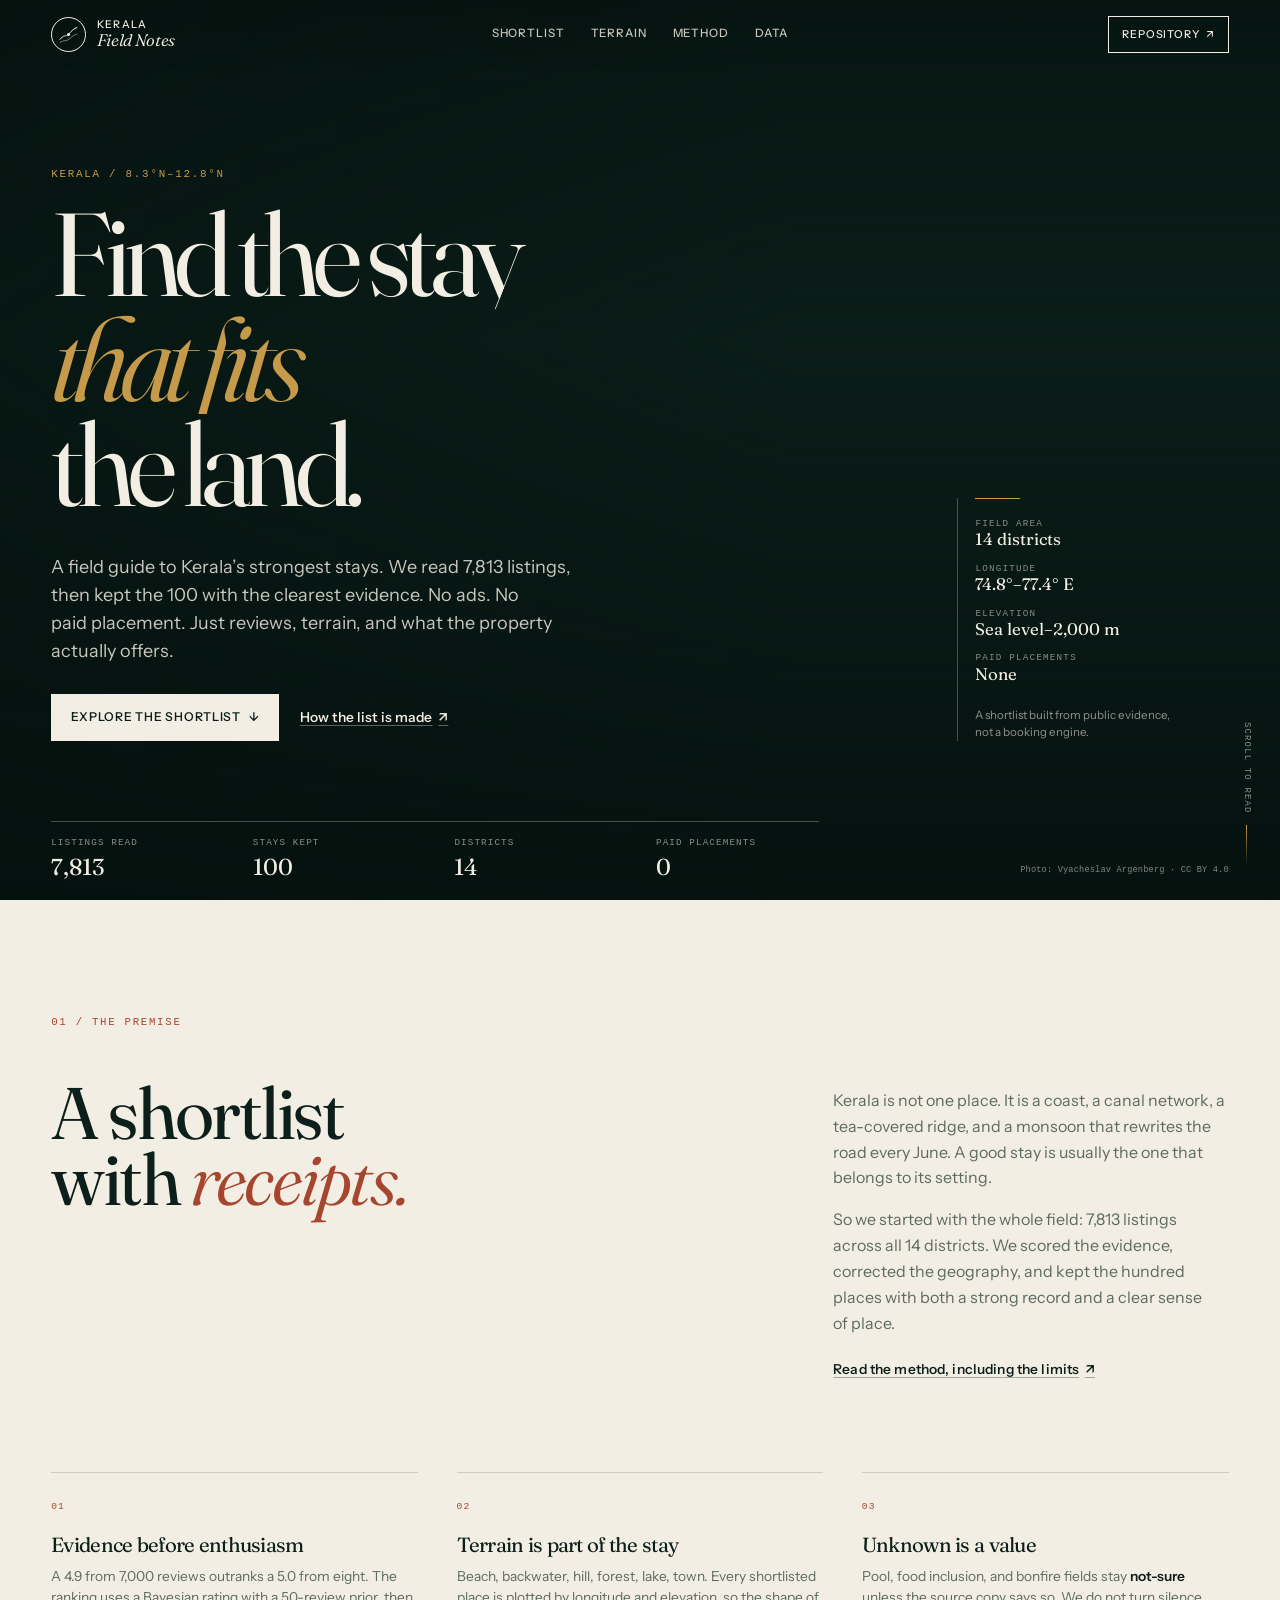
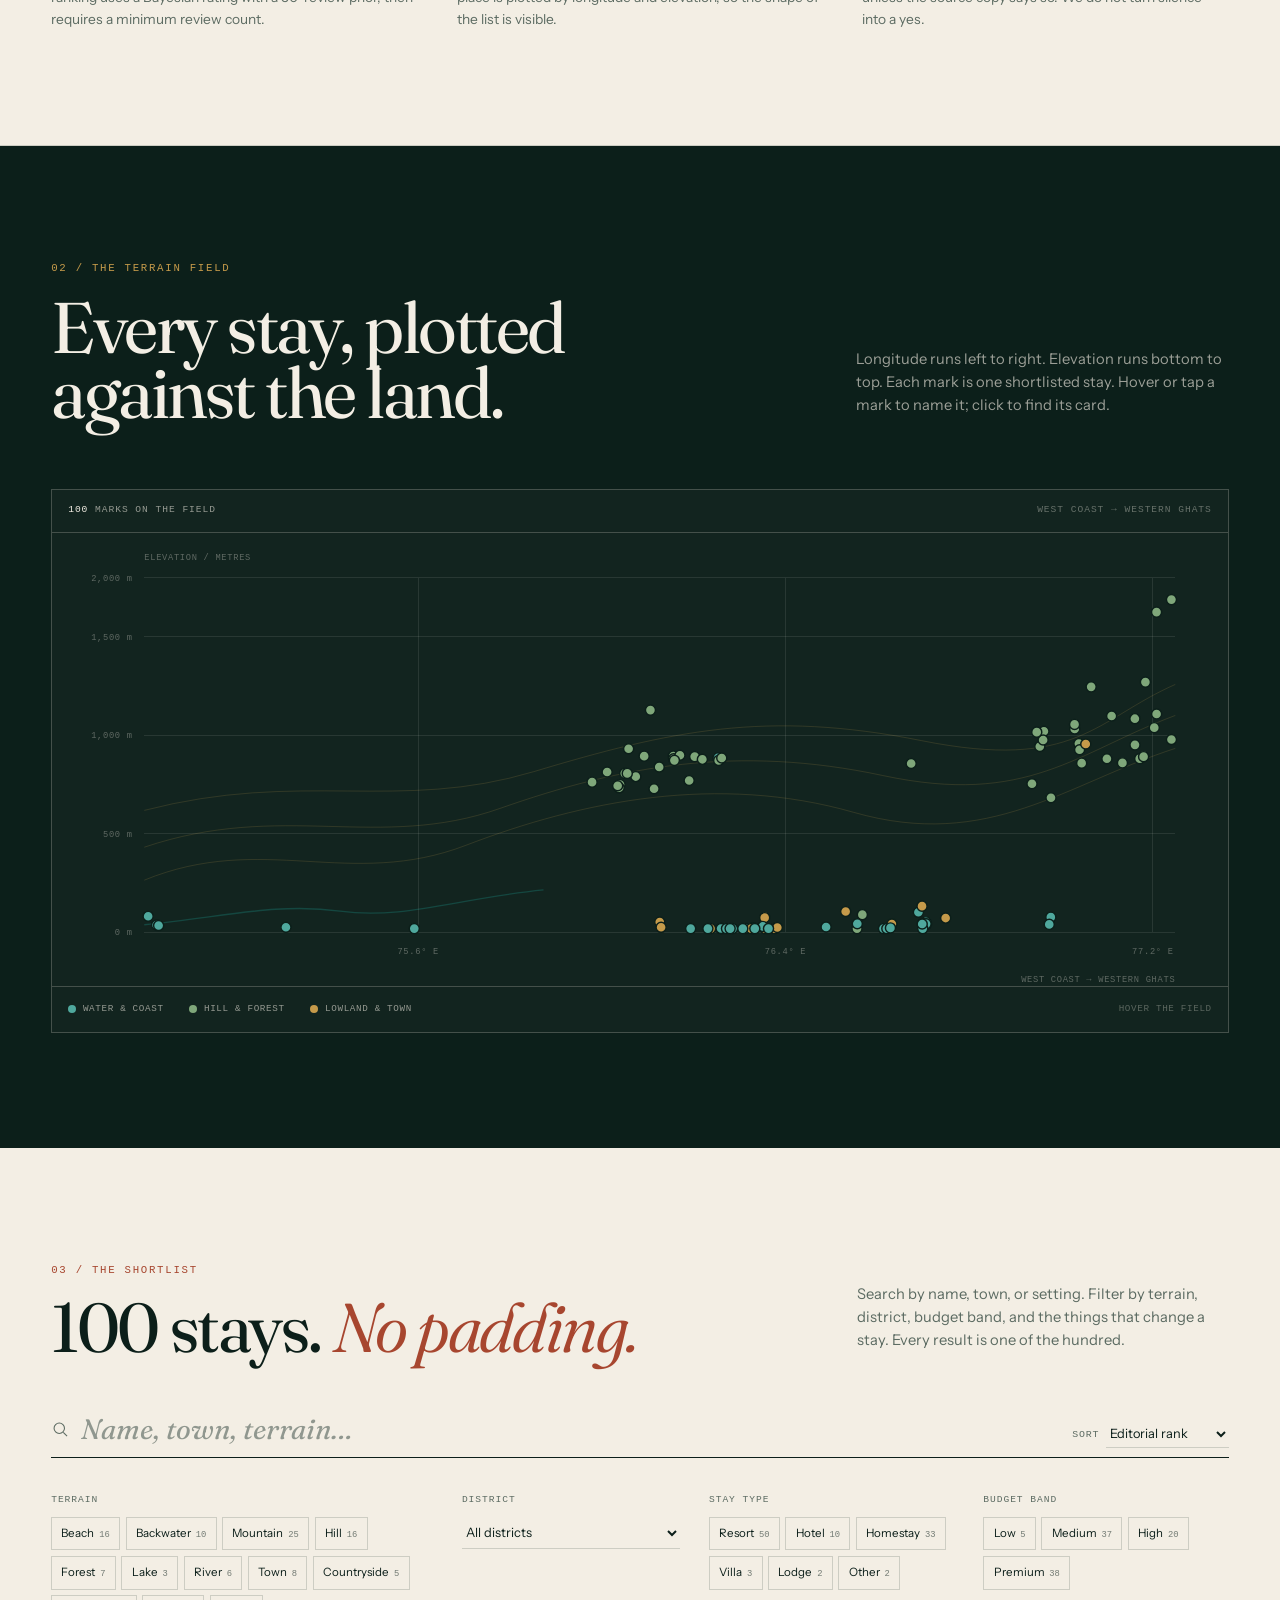
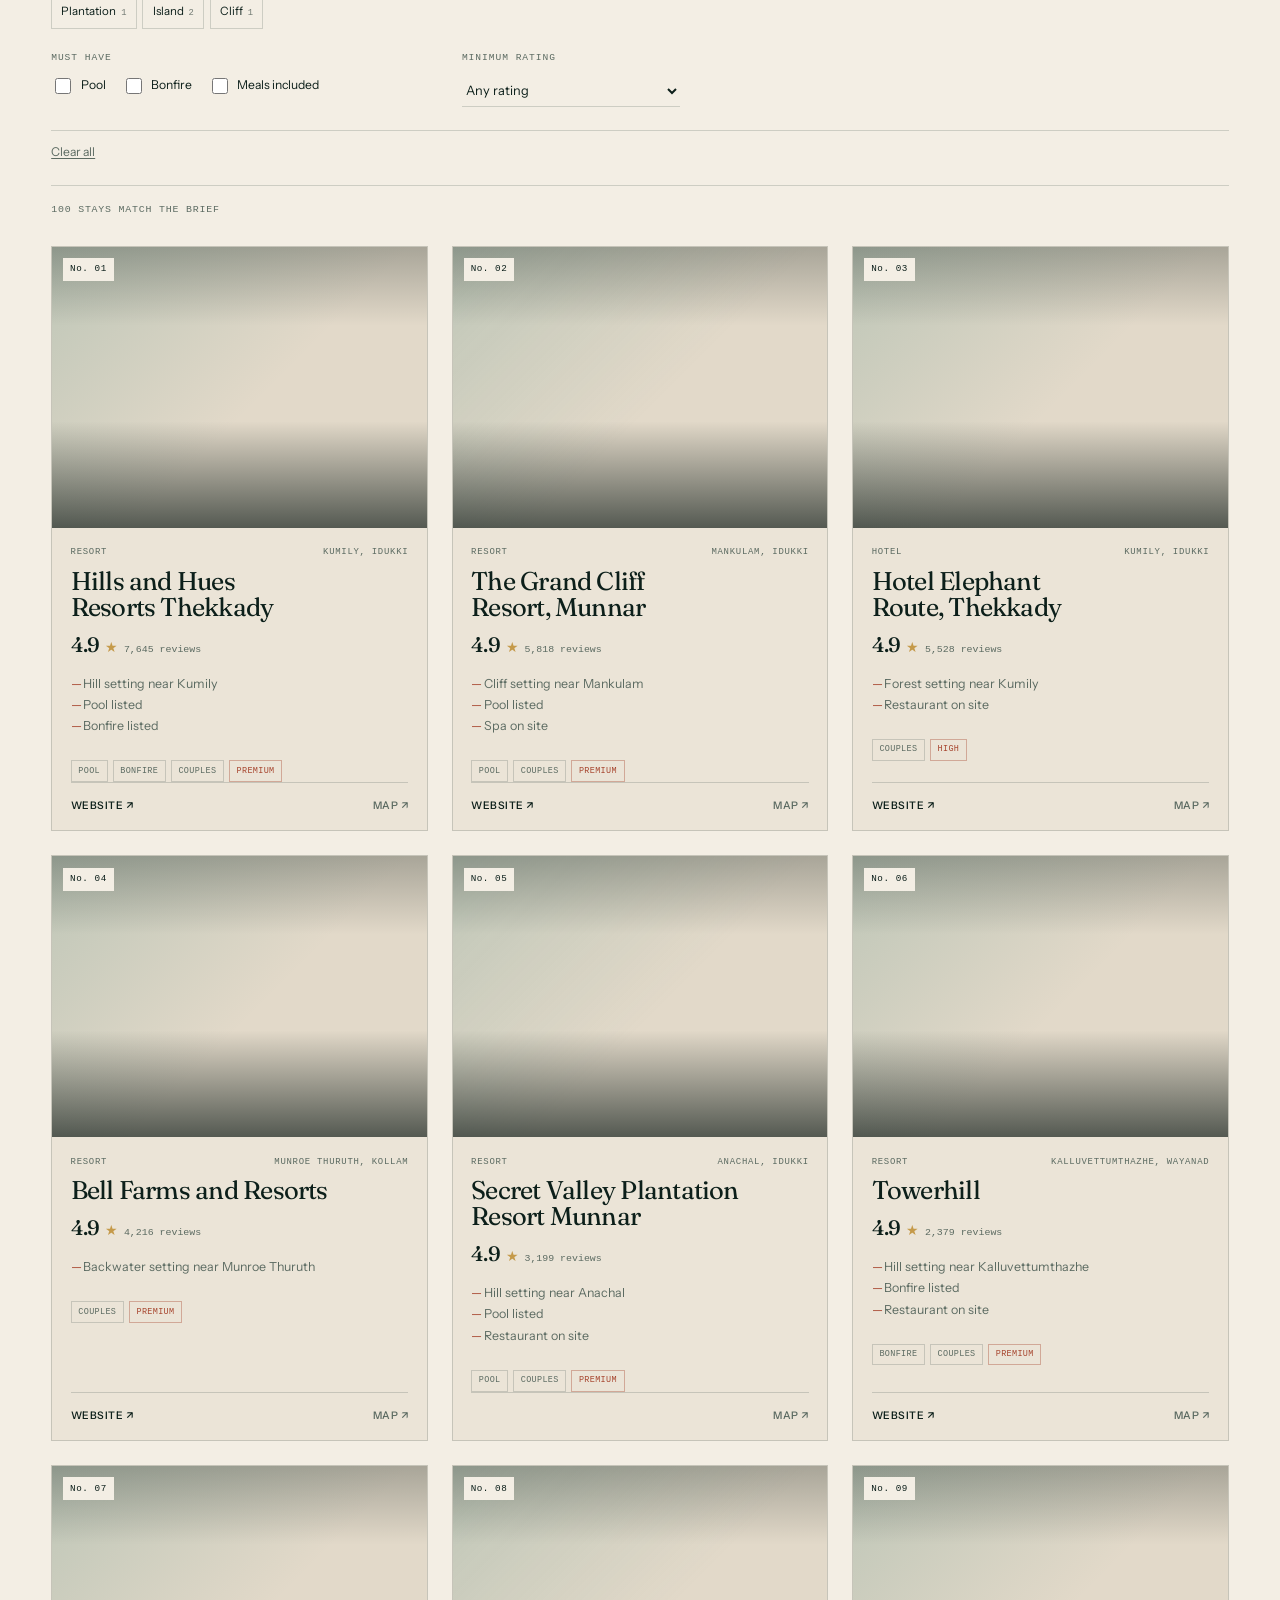
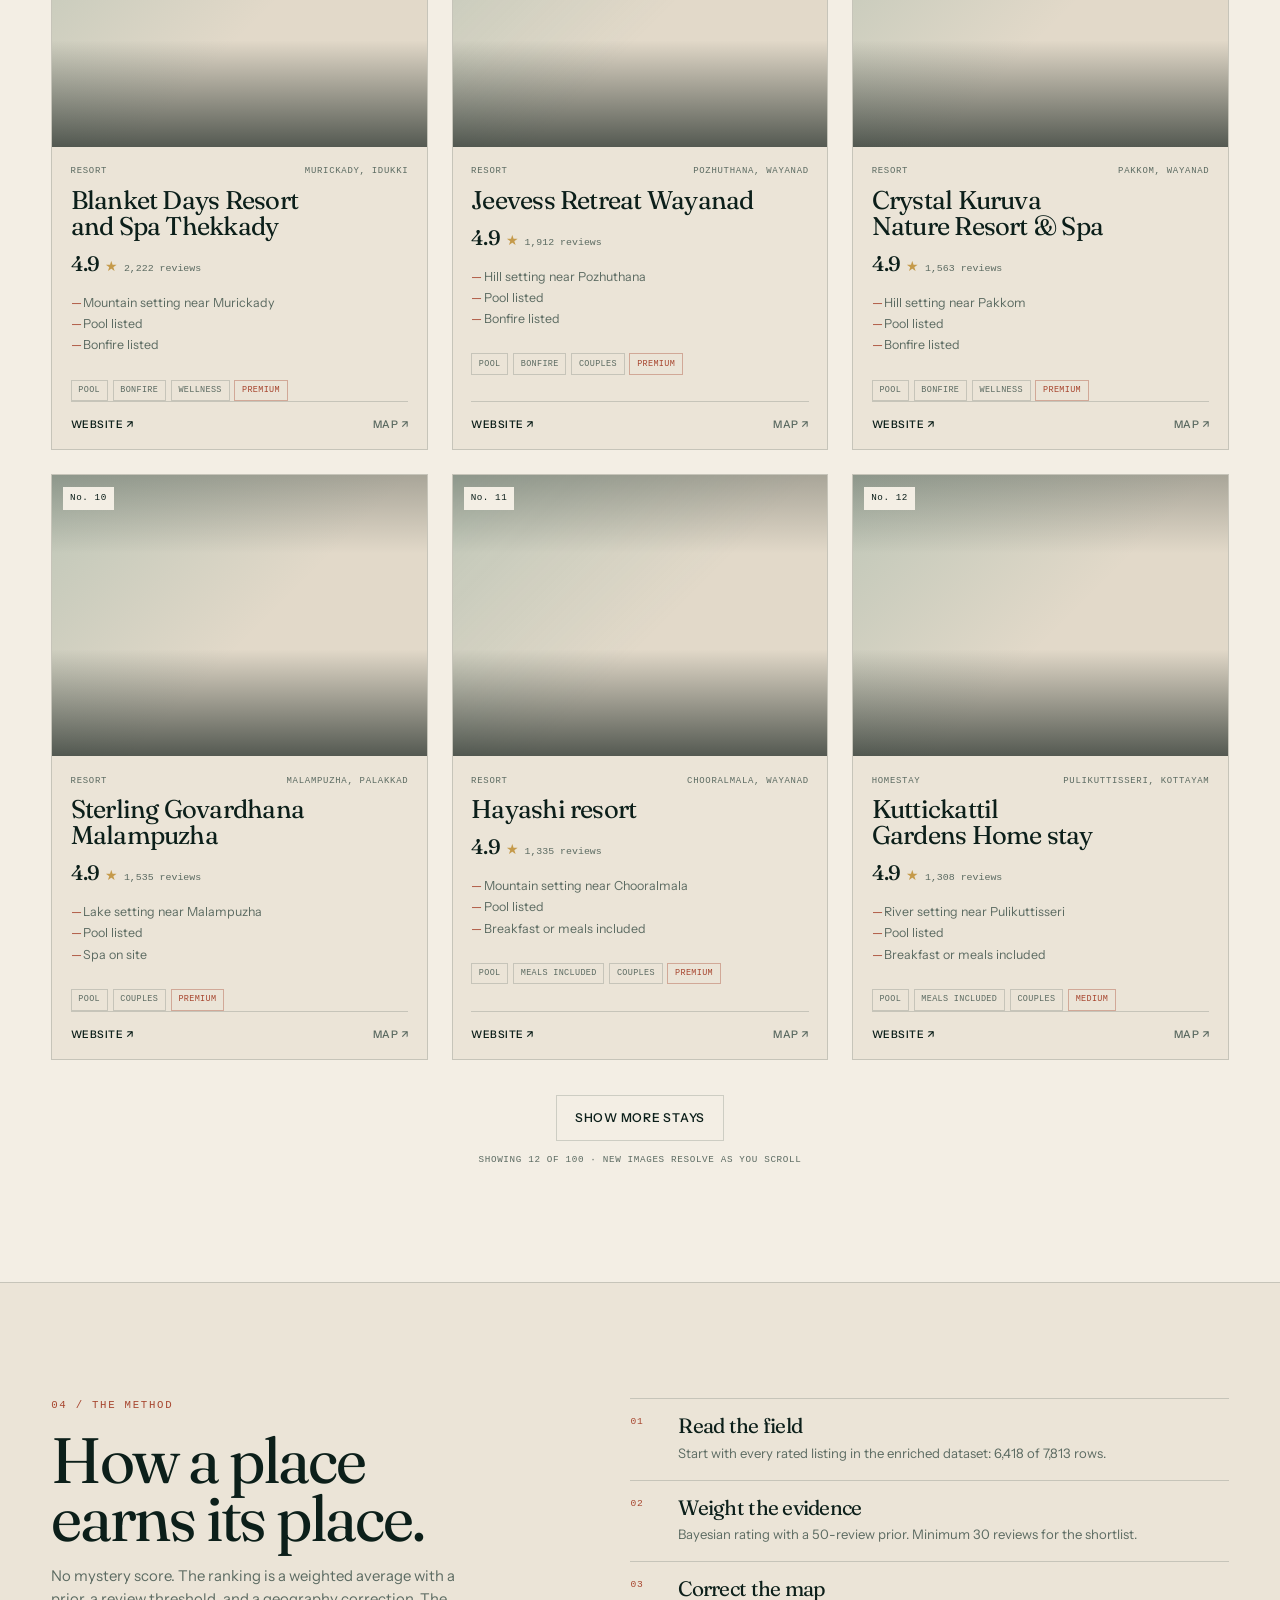
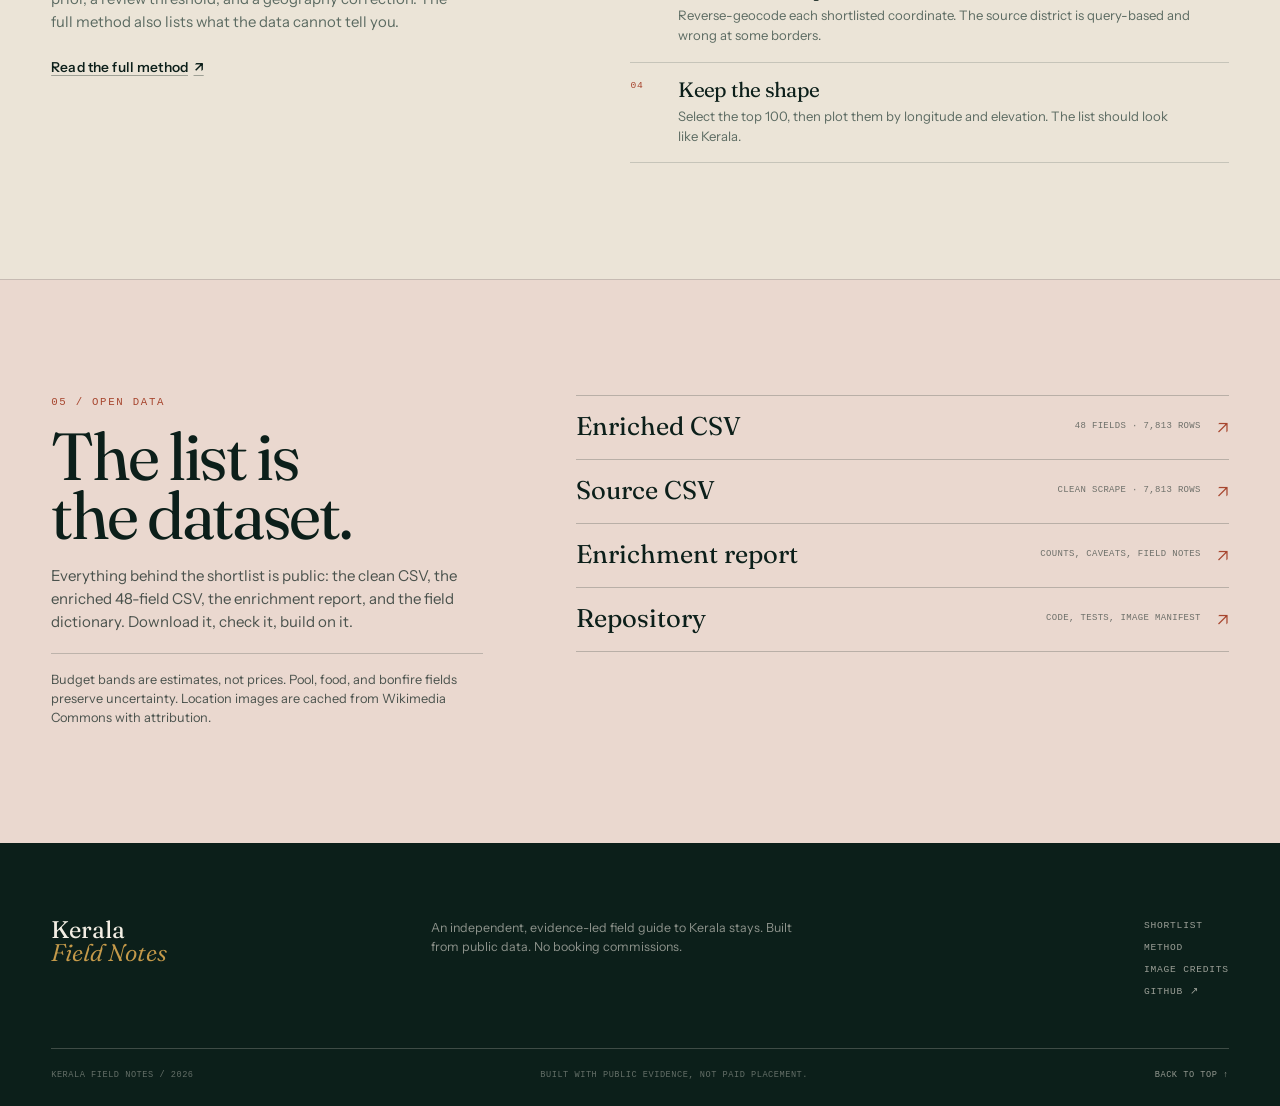
==== docs/index.html @ 5a83fa80 "Add Kerala Field Notes site with live location imagery - Editorial landing page: hero, ranked shortl" ====
<!doctype html>
<html lang="en">
<head>
  <meta charset="utf-8">
  <meta name="viewport" content="width=device-width, initial-scale=1">
  <title>Kerala Field Notes — 100 stays, ranked by evidence</title>
  <meta name="description" content="An evidence-led shortlist of 100 Kerala stays, plotted against the terrain that shapes them. 7,813 listings read. No paid placement.">
  <meta name="theme-color" content="#0c1f1a">
  <meta property="og:type" content="website">
  <meta property="og:title" content="Kerala Field Notes — 100 stays, ranked by evidence">
  <meta property="og:description" content="7,813 listings read. 100 stays kept. A field guide to Kerala, ranked by reviews, terrain, and what the property actually offers.">
  <meta property="og:image" content="https://nabeelmusthafawork.github.io/kerala-resorts-scraper/assets/og.jpg">
  <meta property="og:url" content="https://nabeelmusthafawork.github.io/kerala-resorts-scraper/">
  <meta name="twitter:card" content="summary_large_image">
  <link rel="canonical" href="https://nabeelmusthafawork.github.io/kerala-resorts-scraper/">
  <link rel="icon" href="favicon.svg" type="image/svg+xml">
  <link rel="preconnect" href="https://fonts.googleapis.com">
  <link rel="preconnect" href="https://fonts.gstatic.com" crossorigin>
  <link href="https://fonts.googleapis.com/css2?family=Fraunces:ital,opsz,wght@0,9..144,300..700;1,9..144,300..600&family=Instrument+Sans:ital,wght@0,400..700;1,400..600&display=swap" rel="stylesheet">
  <link rel="preload" as="image" href="assets/hero-1800.webp" imagesrcset="assets/hero-900.webp 900w, assets/hero-1800.webp 1800w" imagesizes="100vw" fetchpriority="high">
  <link rel="stylesheet" href="styles.css">
  <script src="app.js" defer></script>
</head>
<body>
  <a class="skip-link" href="#main">Skip to content</a>

  <header class="site-header" data-header>
    <a class="brand" href="index.html" aria-label="Kerala Field Notes, home">
      <span class="brand-mark" aria-hidden="true">
        <svg viewBox="0 0 34 34" fill="none"><path d="M4 24.5c5.4-7.6 8.7-3.9 13.1-8.4C21.7 11.4 24.8 8 30 6.5" stroke="currentColor" stroke-width="1.4"/><path d="M4 29c6.3-4.8 9.4-1.4 14.1-5.6 4.2-3.7 7.6-6.7 11.9-7.1" stroke="currentColor" stroke-width="1.4" opacity=".5"/><circle cx="17" cy="17" r="2.2" fill="currentColor"/></svg>
      </span>
      <span class="brand-type"><span>Kerala</span><em>Field Notes</em></span>
    </a>
    <nav class="site-nav" aria-label="Primary">
      <a href="#shortlist">Shortlist</a>
      <a href="#terrain">Terrain</a>
      <a href="method.html">Method</a>
      <a href="#data">Data</a>
    </nav>
    <a class="header-cta" href="https://github.com/nabeelmusthafawork/kerala-resorts-scraper" target="_blank" rel="noopener">Repository <span aria-hidden="true">↗</span></a>
  </header>

  <main id="main">
    <section class="hero" aria-labelledby="hero-title">
      <div class="hero-media" aria-hidden="true">
        <picture>
          <source media="(max-width: 720px)" srcset="assets/hero-900.webp">
          <img src="assets/hero-1800.webp" alt="" width="1800" height="1012" fetchpriority="high" decoding="async">
        </picture>
      </div>
      <div class="hero-wash" aria-hidden="true"></div>
      <div class="hero-grid">
        <div class="hero-main">
          <p class="eyebrow hero-eyebrow">Kerala / 8.3°N–12.8°N</p>
          <h1 id="hero-title">
            <span class="hero-line"><span>Find the stay</span></span>
            <span class="hero-line"><span><em>that fits</em></span></span>
            <span class="hero-line"><span>the land.</span></span>
          </h1>
          <p class="hero-dek">A field guide to Kerala’s strongest stays. We read 7,813 listings, then kept the 100 with the clearest evidence. No ads. No paid placement. Just reviews, terrain, and what the property actually offers.</p>
          <div class="hero-actions">
            <a class="button button--light" href="#shortlist">Explore the shortlist <span aria-hidden="true">↓</span></a>
            <a class="text-link text-link--light" href="method.html">How the list is made <span aria-hidden="true">↗</span></a>
          </div>
        </div>
        <aside class="hero-aside" aria-label="Dataset coordinates">
          <div class="hero-aside-rule"></div>
          <dl>
            <div><dt>Field area</dt><dd>14 districts</dd></div>
            <div><dt>Longitude</dt><dd>74.8°–77.4° E</dd></div>
            <div><dt>Elevation</dt><dd>Sea level–2,000 m</dd></div>
            <div><dt>Paid placements</dt><dd>None</dd></div>
          </dl>
          <p class="hero-aside-note">A shortlist built from public evidence, not a booking engine.</p>
        </aside>
      </div>
      <div class="hero-foot">
        <dl class="hero-stats" aria-label="Dataset summary">
          <div><dt>Listings read</dt><dd data-meta="source_rows">7,813</dd></div>
          <div><dt>Stays kept</dt><dd data-meta="shortlist">100</dd></div>
          <div><dt>Districts</dt><dd data-meta="districts">14</dd></div>
          <div><dt>Paid placements</dt><dd>0</dd></div>
        </dl>
        <a class="hero-credit" data-hero-credit href="https://commons.wikimedia.org/wiki/File:Kerala_backwaters,_Vembanad_Lake,_Houseboats,_India.jpg" target="_blank" rel="noopener">Photo: Vyacheslav Argenberg · CC BY 4.0</a>
      </div>
      <a class="hero-scroll" href="#premise"><span>Scroll to read</span><i aria-hidden="true"></i></a>
    </section>

    <section class="section premise" id="premise" aria-labelledby="premise-title">
      <div class="section-label">01 / The premise</div>
      <div class="premise-grid">
        <h2 id="premise-title">A shortlist with <em>receipts.</em></h2>
        <div class="premise-copy">
          <p>Kerala is not one place. It is a coast, a canal network, a tea-covered ridge, and a monsoon that rewrites the road every June. A good stay is usually the one that belongs to its setting.</p>
          <p>So we started with the whole field: 7,813 listings across all 14 districts. We scored the evidence, corrected the geography, and kept the hundred places with both a strong record and a clear sense of place.</p>
          <a class="text-link" href="method.html">Read the method, including the limits <span aria-hidden="true">↗</span></a>
        </div>
      </div>
      <div class="premise-notes">
        <article>
          <span class="note-index">01</span>
          <h3>Evidence before enthusiasm</h3>
          <p>A 4.9 from 7,000 reviews outranks a 5.0 from eight. The ranking uses a Bayesian rating with a 50-review prior, then requires a minimum review count.</p>
        </article>
        <article>
          <span class="note-index">02</span>
          <h3>Terrain is part of the stay</h3>
          <p>Beach, backwater, hill, forest, lake, town. Every shortlisted place is plotted by longitude and elevation, so the shape of the list is visible.</p>
        </article>
        <article>
          <span class="note-index">03</span>
          <h3>Unknown is a value</h3>
          <p>Pool, food inclusion, and bonfire fields stay <strong>not-sure</strong> unless the source copy says so. We do not turn silence into a yes.</p>
        </article>
      </div>
    </section>

    <section class="terrain-section" id="terrain" aria-labelledby="terrain-title">
      <div class="section terrain-inner">
        <div class="terrain-head">
          <div>
            <div class="section-label section-label--light">02 / The terrain field</div>
            <h2 id="terrain-title">Every stay, plotted against the land.</h2>
          </div>
          <p class="terrain-dek">Longitude runs left to right. Elevation runs bottom to top. Each mark is one shortlisted stay. Hover or tap a mark to name it; click to find its card.</p>
        </div>
        <div class="field-shell">
          <div class="field-topline">
            <span><b id="field-count">100</b> marks on the field</span>
            <span class="field-coord">West coast <span aria-hidden="true">→</span> Western Ghats</span>
          </div>
          <div class="field-wrap">
            <svg id="terrain-field" viewBox="0 0 1200 460" role="img" aria-label="Scatter plot of the 100 shortlisted stays by longitude and elevation. Dots cluster at sea level along the coast and rise through the Western Ghats."></svg>
            <div class="field-tip" id="field-tip" role="status" hidden></div>
          </div>
          <div class="field-key" aria-label="Field legend">
            <span><i class="key-dot key-dot--water"></i>Water &amp; coast</span>
            <span><i class="key-dot key-dot--green"></i>Hill &amp; forest</span>
            <span><i class="key-dot key-dot--land"></i>Lowland &amp; town</span>
            <span class="field-hint">Hover the field</span>
          </div>
        </div>
      </div>
    </section>

    <section class="section shortlist-section" id="shortlist" aria-labelledby="shortlist-title">
      <div class="shortlist-head">
        <div>
          <div class="section-label">03 / The shortlist</div>
          <h2 id="shortlist-title">100 stays. <em>No padding.</em></h2>
        </div>
        <p>Search by name, town, or setting. Filter by terrain, district, budget band, and the things that change a stay. Every result is one of the hundred.</p>
      </div>

      <div class="command-bar">
        <label class="search-field" for="search">
          <span class="search-icon" aria-hidden="true">
            <svg viewBox="0 0 24 24" fill="none"><circle cx="10.8" cy="10.8" r="6.8" stroke="currentColor" stroke-width="1.4"/><path d="m16 16 5 5" stroke="currentColor" stroke-width="1.4"/></svg>
          </span>
          <span class="sr-only">Search the shortlist</span>
          <input id="search" name="search" type="search" inputmode="search" autocomplete="off" placeholder="Name, town, terrain…">
        </label>
        <div class="command-actions">
          <label class="sort-field" for="sort">Sort
            <select id="sort" name="sort">
              <option value="rank">Editorial rank</option>
              <option value="rating">Rating</option>
              <option value="reviews">Review count</option>
              <option value="budget">Budget band</option>
              <option value="elevation">Elevation</option>
            </select>
          </label>
          <button class="filter-toggle" id="filter-toggle" type="button" aria-controls="filters" aria-expanded="false">
            Filters <span class="filter-count" id="filter-count" aria-hidden="true">0</span>
          </button>
        </div>
      </div>

      <form class="filters" id="filters" aria-label="Filter the shortlist">
        <fieldset class="filter-block filter-block--terrain">
          <legend>Terrain</legend>
          <div class="chips" id="setting-chips"></div>
        </fieldset>
        <fieldset class="filter-block">
          <legend>District</legend>
          <label class="select-wrap">
            <span class="sr-only">Filter by district</span>
            <select id="district-filter" name="district">
              <option value="">All districts</option>
            </select>
          </label>
        </fieldset>
        <fieldset class="filter-block">
          <legend>Stay type</legend>
          <div class="chips" id="type-chips"></div>
        </fieldset>
        <fieldset class="filter-block">
          <legend>Budget band</legend>
          <div class="chips" id="budget-chips"></div>
        </fieldset>
        <fieldset class="filter-block">
          <legend>Must have</legend>
          <div class="switches">
            <label><input type="checkbox" value="pool" data-must> <span>Pool</span></label>
            <label><input type="checkbox" value="campfire" data-must> <span>Bonfire</span></label>
            <label><input type="checkbox" value="food" data-must> <span>Meals included</span></label>
          </div>
        </fieldset>
        <fieldset class="filter-block">
          <legend>Minimum rating</legend>
          <label class="select-wrap">
            <span class="sr-only">Minimum rating</span>
            <select id="rating-filter" name="rating">
              <option value="0">Any rating</option>
              <option value="4.5">4.5 and up</option>
              <option value="4.7">4.7 and up</option>
              <option value="4.8">4.8 and up</option>
              <option value="4.9">4.9 only</option>
            </select>
          </label>
        </fieldset>
        <div class="filter-actions">
          <button class="text-button" id="clear-filters" type="button">Clear all</button>
          <button class="button button--ink filter-done" id="filter-done" type="button">Show results</button>
        </div>
      </form>

      <div class="results-bar">
        <p class="result-count" id="result-count" aria-live="polite">Loading the shortlist…</p>
        <div class="active-filters" id="active-filters" aria-label="Active filters"></div>
      </div>

      <div class="results-grid" id="results"></div>
      <div class="empty-state" id="empty" hidden>
        <p class="section-label">No matches</p>
        <h3>Nothing on the field fits that shape.</h3>
        <p>Try a wider terrain, a lower rating floor, or clear the search.</p>
        <button class="button button--ink" type="button" data-reset>Reset the filters</button>
      </div>
      <div class="results-foot">
        <button class="button button--outline" id="load-more" type="button" hidden>Show more stays</button>
        <p id="results-note"></p>
      </div>
      <noscript><p class="noscript-note">The shortlist needs JavaScript to filter. The full dataset remains available as a CSV in the data section.</p></noscript>
    </section>

    <section class="section method-teaser" id="method" aria-labelledby="method-title">
      <div class="method-teaser-inner">
        <div>
          <div class="section-label">04 / The method</div>
          <h2 id="method-title">How a place earns its place.</h2>
          <p>No mystery score. The ranking is a weighted average with a prior, a review threshold, and a geography correction. The full method also lists what the data cannot tell you.</p>
          <a class="text-link" href="method.html">Read the full method <span aria-hidden="true">↗</span></a>
        </div>
        <ol class="method-list">
          <li><span>01</span><div><h3>Read the field</h3><p>Start with every rated listing in the enriched dataset: 6,418 of 7,813 rows.</p></div></li>
          <li><span>02</span><div><h3>Weight the evidence</h3><p>Bayesian rating with a 50-review prior. Minimum 30 reviews for the shortlist.</p></div></li>
          <li><span>03</span><div><h3>Correct the map</h3><p>Reverse-geocode each shortlisted coordinate. The source district is query-based and wrong at some borders.</p></div></li>
          <li><span>04</span><div><h3>Keep the shape</h3><p>Select the top 100, then plot them by longitude and elevation. The list should look like Kerala.</p></div></li>
        </ol>
      </div>
    </section>

    <section class="section data-section" id="data" aria-labelledby="data-title">
      <div class="data-grid">
        <div>
          <div class="section-label">05 / Open data</div>
          <h2 id="data-title">The list is the dataset.</h2>
          <p>Everything behind the shortlist is public: the clean CSV, the enriched 48-field CSV, the enrichment report, and the field dictionary. Download it, check it, build on it.</p>
          <p class="data-caveat">Budget bands are estimates, not prices. Pool, food, and bonfire fields preserve uncertainty. Location images are cached from Wikimedia Commons with attribution.</p>
        </div>
        <div class="data-links">
          <a href="https://github.com/nabeelmusthafawork/kerala-resorts-scraper/blob/master/output/kerala_resorts_enriched.csv" target="_blank" rel="noopener"><span>Enriched CSV</span><small>48 fields · 7,813 rows</small><i aria-hidden="true">↗</i></a>
          <a href="https://github.com/nabeelmusthafawork/kerala-resorts-scraper/blob/master/output/kerala_resorts.csv" target="_blank" rel="noopener"><span>Source CSV</span><small>Clean scrape · 7,813 rows</small><i aria-hidden="true">↗</i></a>
          <a href="https://github.com/nabeelmusthafawork/kerala-resorts-scraper/blob/master/output/ENRICHMENT_REPORT.md" target="_blank" rel="noopener"><span>Enrichment report</span><small>Counts, caveats, field notes</small><i aria-hidden="true">↗</i></a>
          <a href="https://github.com/nabeelmusthafawork/kerala-resorts-scraper" target="_blank" rel="noopener"><span>Repository</span><small>Code, tests, image manifest</small><i aria-hidden="true">↗</i></a>
        </div>
      </div>
    </section>
  </main>

  <footer class="site-footer">
    <div class="footer-top">
      <a class="footer-brand" href="index.html" aria-label="Kerala Field Notes, home">
        <span>Kerala</span><em>Field Notes</em>
      </a>
      <p class="footer-note">An independent, evidence-led field guide to Kerala stays. Built from public data. No booking commissions.</p>
      <nav class="footer-nav" aria-label="Footer">
        <a href="#shortlist">Shortlist</a>
        <a href="method.html">Method</a>
        <a href="method.html#credits">Image credits</a>
        <a href="https://github.com/nabeelmusthafawork/kerala-resorts-scraper" target="_blank" rel="noopener">GitHub ↗</a>
      </nav>
    </div>
    <div class="footer-bottom">
      <span>Kerala Field Notes / 2026</span>
      <span>Built with public evidence, not paid placement.</span>
      <a href="#main">Back to top ↑</a>
    </div>
  </footer>
</body>
</html>
---- docs/styles.css ----
/* Kerala Field Notes
   An editorial atlas, not a booking grid. */

:root {
  --paper: #f3eee4;
  --paper-2: #ebe4d7;
  --paper-3: #e2d9c9;
  --ink: #0c1f1a;
  --ink-2: #17342c;
  --muted: #5c6b62;
  --line: rgba(12, 31, 26, 0.16);
  --line-light: rgba(243, 238, 228, 0.22);
  --paper-ink: #f3eee4;
  --accent: #a7462f;
  --accent-soft: #ead8cf;
  --gold: #c59a4a;
  --teal: #176d64;
  --green: #2f6a4e;
  --focus: #1d6f8f;
  --max: 1480px;
  --gutter: clamp(1rem, 4vw, 4.5rem);
  --dur-fast: 0.18s;
  --dur-base: 0.4s;
  --dur-slow: 0.9s;
  --ease: cubic-bezier(0.22, 1, 0.36, 1);
  --ease-inout: cubic-bezier(0.65, 0.05, 0.36, 1);
  --shadow: 0 18px 60px rgba(12, 31, 26, 0.08);
}

*,
*::before,
*::after {
  box-sizing: border-box;
}

html {
  scroll-behavior: smooth;
  background: var(--ink);
}

body {
  margin: 0;
  background: var(--paper);
  color: var(--ink);
  font-family: "Instrument Sans", "Helvetica Neue", Helvetica, Arial, sans-serif;
  font-size: clamp(1rem, 0.94rem + 0.25vw, 1.12rem);
  line-height: 1.55;
  text-rendering: optimizeLegibility;
  -webkit-font-smoothing: antialiased;
}

body::selection {
  background: var(--gold);
  color: var(--ink);
}

img,
svg {
  display: block;
  max-width: 100%;
}

a {
  color: inherit;
  text-decoration-thickness: 1px;
  text-underline-offset: 0.18em;
}

button,
input,
select {
  font: inherit;
}

button {
  color: inherit;
}

h1,
h2,
h3,
h4,
p,
dl,
dd,
figure {
  margin: 0;
}

h1,
h2,
h3,
h4 {
  font-family: "Fraunces", Georgia, "Times New Roman", serif;
  font-weight: 400;
  line-height: 0.96;
  letter-spacing: -0.035em;
  text-wrap: balance;
}

h1 em,
h2 em,
h3 em,
.footer-brand em,
.brand-type em {
  font-style: italic;
  font-weight: 350;
}

p {
  text-wrap: pretty;
}

::selection {
  background: var(--gold);
  color: var(--ink);
}

:focus-visible {
  outline: 2px solid var(--focus);
  outline-offset: 3px;
}

.sr-only {
  position: absolute;
  width: 1px;
  height: 1px;
  padding: 0;
  margin: -1px;
  overflow: hidden;
  clip: rect(0, 0, 0, 0);
  white-space: nowrap;
  border: 0;
}

.skip-link {
  position: fixed;
  top: 0;
  left: 0;
  z-index: 200;
  transform: translateY(-120%);
  padding: 0.8rem 1rem;
  background: var(--ink);
  color: var(--paper);
  font-size: 0.85rem;
  text-decoration: none;
}

.skip-link:focus {
  transform: translateY(0);
}

/* Header */

.site-header {
  position: fixed;
  inset: 0 0 auto;
  z-index: 80;
  display: grid;
  grid-template-columns: 1fr auto 1fr;
  align-items: center;
  gap: 1.5rem;
  padding: 1rem var(--gutter);
  color: var(--paper);
  transition:
    color var(--dur-base) var(--ease),
    background-color var(--dur-base) var(--ease),
    border-color var(--dur-base) var(--ease);
  border-bottom: 1px solid transparent;
}

.site-header::before {
  content: "";
  position: absolute;
  inset: 0;
  z-index: -1;
  background: linear-gradient(180deg, rgba(5, 18, 15, 0.54), transparent);
  opacity: 1;
  transition: opacity var(--dur-base) var(--ease);
  pointer-events: none;
}

.site-header.is-scrolled {
  color: var(--ink);
  background: color-mix(in oklab, var(--paper) 90%, transparent);
  border-bottom-color: var(--line);
  backdrop-filter: blur(14px);
}

.site-header.is-scrolled::before {
  opacity: 0;
}

body.is-inner .site-header {
  color: var(--ink);
  background: color-mix(in oklab, var(--paper) 88%, transparent);
  border-bottom-color: var(--line);
  backdrop-filter: blur(14px);
}

body.is-inner .site-header::before {
  opacity: 0;
}

.brand {
  display: inline-flex;
  align-items: center;
  gap: 0.65rem;
  justify-self: start;
  color: inherit;
  text-decoration: none;
}

.brand-mark {
  display: grid;
  width: 2.2rem;
  height: 2.2rem;
  place-items: center;
  border: 1px solid currentColor;
  border-radius: 50%;
}

.brand-mark svg {
  width: 1.45rem;
  height: 1.45rem;
}

.brand-type {
  display: flex;
  flex-direction: column;
  gap: 0.04rem;
  font-size: 0.66rem;
  font-weight: 500;
  line-height: 1;
  letter-spacing: 0.12em;
  text-transform: uppercase;
}

.brand-type em {
  font-family: "Fraunces", Georgia, serif;
  font-size: 1.05rem;
  font-weight: 350;
  letter-spacing: -0.02em;
  text-transform: none;
}

.site-nav {
  display: flex;
  align-items: center;
  justify-content: center;
  gap: clamp(0.8rem, 2vw, 1.8rem);
  font-size: 0.72rem;
  font-weight: 500;
  letter-spacing: 0.08em;
  text-transform: uppercase;
}

.site-nav a {
  text-decoration: none;
  opacity: 0.82;
  transition: opacity var(--dur-fast) var(--ease);
}

.site-nav a:hover {
  opacity: 1;
}

.header-cta {
  justify-self: end;
  display: inline-flex;
  align-items: center;
  gap: 0.4rem;
  min-height: 2.3rem;
  padding: 0.55rem 0.8rem;
  border: 1px solid currentColor;
  font-size: 0.68rem;
  font-weight: 500;
  letter-spacing: 0.08em;
  text-decoration: none;
  text-transform: uppercase;
  transition:
    background-color var(--dur-fast) var(--ease),
    color var(--dur-fast) var(--ease);
}

.header-cta:hover {
  background: currentColor;
}

.header-cta:hover span,
.header-cta:hover {
  color: var(--paper);
}

body.is-inner .header-cta:hover {
  color: var(--paper);
}

/* Shared type and controls */

.section {
  width: 100%;
  max-width: var(--max);
  margin: 0 auto;
  padding: clamp(4.5rem, 9vw, 9rem) var(--gutter);
}

.section-label {
  color: var(--accent);
  font-family: ui-monospace, "SFMono-Regular", Menlo, Consolas, monospace;
  font-size: 0.67rem;
  font-weight: 500;
  letter-spacing: 0.16em;
  line-height: 1.4;
  text-transform: uppercase;
}

.section-label--light {
  color: var(--gold);
}

.text-link {
  display: inline-flex;
  align-items: center;
  gap: 0.35rem;
  color: var(--ink);
  font-size: 0.86rem;
  font-weight: 550;
  letter-spacing: 0.01em;
  text-decoration: underline;
  text-decoration-color: color-mix(in oklab, var(--ink) 34%, transparent);
  text-underline-offset: 0.22em;
  transition: text-decoration-color var(--dur-fast) var(--ease);
}

.text-link:hover {
  text-decoration-color: var(--accent);
}

.text-link--light {
  color: var(--paper);
  text-decoration-color: rgba(243, 238, 228, 0.36);
}

.text-link--light:hover {
  text-decoration-color: var(--gold);
}

.button {
  display: inline-flex;
  align-items: center;
  justify-content: center;
  gap: 0.5rem;
  min-height: 2.9rem;
  padding: 0.75rem 1.15rem;
  border: 1px solid var(--ink);
  background: var(--ink);
  color: var(--paper);
  font-size: 0.76rem;
  font-weight: 550;
  letter-spacing: 0.06em;
  text-decoration: none;
  text-transform: uppercase;
  cursor: pointer;
  transition:
    background-color var(--dur-fast) var(--ease),
    color var(--dur-fast) var(--ease),
    border-color var(--dur-fast) var(--ease);
}

.button:hover {
  background: var(--accent);
  border-color: var(--accent);
  color: var(--paper);
}

.button--light {
  background: var(--paper);
  border-color: var(--paper);
  color: var(--ink);
}

.button--light:hover {
  background: var(--gold);
  border-color: var(--gold);
  color: var(--ink);
}

.button--outline {
  background: transparent;
  color: var(--ink);
  border-color: var(--line);
}

.button--outline:hover {
  background: var(--ink);
  color: var(--paper);
  border-color: var(--ink);
}

.button--ink {
  background: var(--ink);
  border-color: var(--ink);
  color: var(--paper);
}

.text-button {
  border: 0;
  padding: 0;
  background: transparent;
  color: var(--muted);
  font-size: 0.76rem;
  text-decoration: underline;
  text-underline-offset: 0.2em;
  cursor: pointer;
}

.text-button:hover {
  color: var(--accent);
}

/* Hero */

.hero {
  position: relative;
  display: flex;
  min-height: 100svh;
  flex-direction: column;
  justify-content: flex-end;
  overflow: hidden;
  padding: clamp(7.5rem, 13vw, 10rem) var(--gutter) 1.4rem;
  color: var(--paper);
  background: var(--ink);
}

.hero-media,
.hero-wash {
  position: absolute;
  inset: 0;
}

.hero-media img {
  width: 100%;
  height: 100%;
  object-fit: cover;
  object-position: center 54%;
  filter: saturate(0.82) contrast(1.06) brightness(0.84);
  transform: scale(1.03);
  animation: hero-breathe 18s var(--ease-inout) both;
}

.hero-wash {
  background:
    linear-gradient(180deg, rgba(4, 17, 14, 0.58) 0%, rgba(4, 17, 14, 0.12) 38%, rgba(4, 17, 14, 0.88) 100%),
    linear-gradient(90deg, rgba(4, 17, 14, 0.48), transparent 62%);
}

.hero-grid {
  position: relative;
  z-index: 2;
  display: grid;
  width: 100%;
  max-width: var(--max);
  margin: 0 auto;
  grid-template-columns: minmax(0, 1fr) 17rem;
  gap: clamp(2rem, 6vw, 7rem);
  align-items: end;
}

.hero-main {
  max-width: 56rem;
}

.hero-eyebrow {
  margin-bottom: 1.4rem;
  color: var(--gold);
}

.eyebrow {
  font-family: ui-monospace, "SFMono-Regular", Menlo, Consolas, monospace;
  font-size: 0.68rem;
  font-weight: 500;
  letter-spacing: 0.16em;
  line-height: 1.4;
  text-transform: uppercase;
}

.hero h1 {
  font-size: clamp(4rem, 9.2vw, 9.2rem);
  font-weight: 380;
  line-height: 0.85;
  letter-spacing: -0.062em;
  text-wrap: nowrap;
}

.hero h1 em {
  color: var(--gold);
}

.hero-line {
  display: block;
  overflow: hidden;
  padding-bottom: 0.04em;
}

.hero-line > span {
  display: block;
  animation: hero-line 1.15s var(--ease) both;
}

.hero-line:nth-child(1) > span {
  animation-delay: 0.1s;
}

.hero-line:nth-child(2) > span {
  animation-delay: 0.2s;
}

.hero-line:nth-child(3) > span {
  animation-delay: 0.3s;
}

.hero-dek {
  max-width: 34rem;
  margin-top: clamp(1.4rem, 3vw, 2.2rem);
  color: rgba(243, 238, 228, 0.82);
  font-size: clamp(0.98rem, 0.92rem + 0.26vw, 1.13rem);
  line-height: 1.55;
}

.hero-actions {
  display: flex;
  flex-wrap: wrap;
  align-items: center;
  gap: 1.3rem;
  margin-top: 1.8rem;
}

.hero-aside {
  align-self: end;
  padding-left: 1.1rem;
  border-left: 1px solid rgba(243, 238, 228, 0.28);
}

.hero-aside-rule {
  width: 2.8rem;
  height: 1px;
  margin-bottom: 1.1rem;
  background: var(--gold);
}

.hero-aside dl {
  display: grid;
  gap: 0.8rem;
}

.hero-aside dt {
  color: rgba(243, 238, 228, 0.54);
  font-family: ui-monospace, "SFMono-Regular", Menlo, Consolas, monospace;
  font-size: 0.58rem;
  letter-spacing: 0.13em;
  text-transform: uppercase;
}

.hero-aside dd {
  font-family: "Fraunces", Georgia, serif;
  font-size: 1.05rem;
  line-height: 1.05;
}

.hero-aside-note {
  max-width: 13rem;
  margin-top: 1.5rem;
  color: rgba(243, 238, 228, 0.58);
  font-size: 0.72rem;
  line-height: 1.45;
}

.hero-foot {
  position: relative;
  z-index: 2;
  display: flex;
  width: 100%;
  max-width: var(--max);
  margin: clamp(2.6rem, 7vw, 5rem) auto 0;
  align-items: end;
  justify-content: space-between;
  gap: 2rem;
}

.hero-stats {
  display: grid;
  width: min(100%, 48rem);
  grid-template-columns: repeat(4, minmax(0, 1fr));
  gap: clamp(1rem, 3vw, 3.4rem);
  padding-top: 0.9rem;
  border-top: 1px solid rgba(243, 238, 228, 0.28);
}

.hero-stats dt {
  color: rgba(243, 238, 228, 0.56);
  font-family: ui-monospace, "SFMono-Regular", Menlo, Consolas, monospace;
  font-size: 0.58rem;
  letter-spacing: 0.12em;
  text-transform: uppercase;
}

.hero-stats dd {
  margin-top: 0.25rem;
  font-family: "Fraunces", Georgia, serif;
  font-size: clamp(1.35rem, 1.8vw, 1.9rem);
  line-height: 1;
}

.hero-credit {
  flex: none;
  color: rgba(243, 238, 228, 0.52);
  font-family: ui-monospace, "SFMono-Regular", Menlo, Consolas, monospace;
  font-size: 0.54rem;
  letter-spacing: 0.02em;
  text-decoration: none;
}

.hero-credit:hover {
  color: var(--paper);
}

.hero-scroll {
  position: absolute;
  right: calc(var(--gutter) * 0.52);
  bottom: 2.1rem;
  z-index: 3;
  display: flex;
  align-items: center;
  gap: 0.7rem;
  color: rgba(243, 238, 228, 0.55);
  font-family: ui-monospace, "SFMono-Regular", Menlo, Consolas, monospace;
  font-size: 0.56rem;
  letter-spacing: 0.13em;
  text-decoration: none;
  text-transform: uppercase;
  writing-mode: vertical-rl;
}

.hero-scroll i {
  display: block;
  width: 1px;
  height: 2.6rem;
  background: linear-gradient(var(--gold), transparent);
  animation: scroll-line 2.6s var(--ease-inout) infinite;
}

/* Premise */

.premise {
  border-bottom: 1px solid var(--line);
}

.premise-grid {
  display: grid;
  grid-template-columns: minmax(0, 7fr) minmax(18rem, 4fr);
  gap: clamp(2rem, 7vw, 7rem);
  align-items: start;
  margin-top: clamp(1.6rem, 4vw, 3.4rem);
}

.premise h2 {
  max-width: 11ch;
  font-size: clamp(2.8rem, 5.7vw, 6.2rem);
  line-height: 0.9;
}

.premise h2 em {
  color: var(--accent);
}

.premise-copy {
  max-width: 30rem;
  padding-top: 0.4rem;
}

.premise-copy p {
  color: var(--muted);
  font-size: 1rem;
  line-height: 1.62;
}

.premise-copy p + p {
  margin-top: 1rem;
}

.premise-copy .text-link {
  margin-top: 1.4rem;
}

.premise-notes {
  display: grid;
  grid-template-columns: repeat(3, minmax(0, 1fr));
  gap: clamp(1.2rem, 3vw, 2.7rem);
  margin-top: clamp(3rem, 7vw, 6rem);
}

.premise-notes article {
  padding-top: 1rem;
  border-top: 1px solid var(--line);
}

.note-index {
  color: var(--accent);
  font-family: ui-monospace, "SFMono-Regular", Menlo, Consolas, monospace;
  font-size: 0.6rem;
  letter-spacing: 0.12em;
}

.premise-notes h3 {
  margin-top: 1.1rem;
  font-size: clamp(1.25rem, 1.6vw, 1.55rem);
  line-height: 1.05;
}

.premise-notes p {
  margin-top: 0.65rem;
  color: var(--muted);
  font-size: 0.86rem;
  line-height: 1.55;
}

.premise-notes strong {
  color: var(--ink);
  font-weight: 600;
}

/* Terrain field */

.terrain-section {
  color: var(--paper);
  background: var(--ink);
}

.terrain-inner {
  padding-top: clamp(4.5rem, 9vw, 8.5rem);
  padding-bottom: clamp(4.5rem, 9vw, 8.5rem);
}

.terrain-head {
  display: grid;
  grid-template-columns: minmax(0, 1.15fr) minmax(16rem, 0.6fr);
  gap: clamp(2rem, 7vw, 7rem);
  align-items: end;
}

.terrain-head h2 {
  max-width: 12ch;
  margin-top: 1.2rem;
  font-size: clamp(2.7rem, 5.6vw, 6rem);
  line-height: 0.9;
}

.terrain-dek {
  max-width: 24rem;
  padding-bottom: 0.5rem;
  color: rgba(243, 238, 228, 0.62);
  font-size: 0.92rem;
  line-height: 1.55;
}

.field-shell {
  margin-top: clamp(2.5rem, 5vw, 4.5rem);
  border: 1px solid var(--line-light);
  background: rgba(243, 238, 228, 0.025);
}

.field-topline {
  display: flex;
  justify-content: space-between;
  gap: 1rem;
  padding: 0.85rem 1rem;
  border-bottom: 1px solid var(--line-light);
  color: rgba(243, 238, 228, 0.58);
  font-family: ui-monospace, "SFMono-Regular", Menlo, Consolas, monospace;
  font-size: 0.6rem;
  letter-spacing: 0.1em;
  text-transform: uppercase;
}

.field-topline b {
  color: var(--paper);
  font-weight: 500;
}

.field-coord {
  color: rgba(243, 238, 228, 0.38);
}

.field-wrap {
  position: relative;
  padding: 0.5rem 0.4rem 0;
}

#terrain-field {
  width: 100%;
  height: auto;
  overflow: visible;
}

.field-grid-line {
  stroke: rgba(243, 238, 228, 0.1);
  stroke-width: 1;
  shape-rendering: crispEdges;
}

.field-grid-label {
  fill: rgba(243, 238, 228, 0.34);
  font-family: ui-monospace, "SFMono-Regular", Menlo, Consolas, monospace;
  font-size: 9px;
  letter-spacing: 0.08em;
}

.field-contour {
  fill: none;
  stroke: rgba(197, 154, 74, 0.18);
  stroke-width: 1;
}

.field-coast {
  fill: none;
  stroke: rgba(23, 109, 100, 0.48);
  stroke-width: 1.4;
}

.field-dot {
  stroke: var(--ink);
  stroke-width: 1.5;
  cursor: pointer;
  transition:
    opacity var(--dur-base) var(--ease),
    r var(--dur-fast) var(--ease);
}

.field-dot.is-dim {
  opacity: 0.12;
  pointer-events: none;
}

.field-dot:hover,
.field-dot:focus {
  r: 8;
}

.field-dot--water {
  fill: #4fa89d;
}

.field-dot--green {
  fill: #7fa77a;
}

.field-dot--land {
  fill: var(--gold);
}

.field-tip {
  position: absolute;
  z-index: 4;
  max-width: 16rem;
  padding: 0.55rem 0.7rem;
  border: 1px solid var(--line);
  background: var(--paper);
  color: var(--ink);
  box-shadow: var(--shadow);
  font-family: ui-monospace, "SFMono-Regular", Menlo, Consolas, monospace;
  font-size: 0.64rem;
  line-height: 1.4;
  pointer-events: none;
  transform: translate(-50%, -125%);
}

.field-tip b {
  display: block;
  font-family: "Fraunces", Georgia, serif;
  font-size: 0.85rem;
  font-weight: 500;
  line-height: 1.1;
}

.field-tip span {
  display: block;
  margin-top: 0.25rem;
  color: var(--muted);
}

.field-key {
  display: flex;
  flex-wrap: wrap;
  align-items: center;
  gap: 1rem 1.6rem;
  padding: 0.9rem 1rem 1rem;
  border-top: 1px solid var(--line-light);
  color: rgba(243, 238, 228, 0.58);
  font-family: ui-monospace, "SFMono-Regular", Menlo, Consolas, monospace;
  font-size: 0.58rem;
  letter-spacing: 0.07em;
  text-transform: uppercase;
}

.field-key span {
  display: inline-flex;
  align-items: center;
  gap: 0.42rem;
}

.key-dot {
  display: inline-block;
  width: 0.5rem;
  height: 0.5rem;
  border-radius: 50%;
}

.key-dot--water {
  background: #4fa89d;
}

.key-dot--green {
  background: #7fa77a;
}

.key-dot--land {
  background: var(--gold);
}

.field-hint {
  margin-left: auto;
  color: rgba(243, 238, 228, 0.32);
}

/* Shortlist */

.shortlist-section {
  padding-top: clamp(4.5rem, 9vw, 8.5rem);
}

.shortlist-head {
  display: grid;
  grid-template-columns: minmax(0, 1fr) minmax(16rem, 0.52fr);
  gap: clamp(2rem, 7vw, 7rem);
  align-items: end;
}

.shortlist-head h2 {
  margin-top: 1.1rem;
  font-size: clamp(2.8rem, 5.4vw, 5.8rem);
  line-height: 0.9;
}

.shortlist-head h2 em {
  color: var(--accent);
}

.shortlist-head > p {
  max-width: 25rem;
  padding-bottom: 0.4rem;
  color: var(--muted);
  font-size: 0.92rem;
}

.command-bar {
  display: flex;
  align-items: end;
  gap: 1.5rem;
  margin-top: clamp(2rem, 4vw, 3.2rem);
  padding-bottom: 0.55rem;
  border-bottom: 1px solid var(--ink);
}

.search-field {
  display: flex;
  flex: 1;
  align-items: center;
  gap: 0.7rem;
  min-width: 0;
}

.search-icon {
  flex: none;
  color: var(--muted);
}

.search-icon svg {
  width: 1.15rem;
  height: 1.15rem;
}

.search-field input {
  width: 100%;
  min-width: 0;
  padding: 0.2rem 0;
  border: 0;
  background: transparent;
  color: var(--ink);
  font-family: "Fraunces", Georgia, serif;
  font-size: clamp(1.3rem, 2.2vw, 1.8rem);
  line-height: 1.15;
  outline: none;
}

.search-field input::placeholder {
  color: color-mix(in oklab, var(--muted) 66%, transparent);
  font-style: italic;
}

.search-field input::-webkit-search-cancel-button {
  cursor: pointer;
}

.command-actions {
  display: flex;
  flex: none;
  align-items: center;
  gap: 1.3rem;
}

.sort-field {
  display: flex;
  align-items: center;
  gap: 0.45rem;
  color: var(--muted);
  font-family: ui-monospace, "SFMono-Regular", Menlo, Consolas, monospace;
  font-size: 0.62rem;
  letter-spacing: 0.08em;
  text-transform: uppercase;
}

.sort-field select,
.select-wrap select {
  max-width: 14rem;
  padding: 0.3rem 1.4rem 0.3rem 0;
  border: 0;
  border-bottom: 1px solid var(--line);
  border-radius: 0;
  background: transparent;
  color: var(--ink);
  font-family: "Instrument Sans", sans-serif;
  font-size: 0.8rem;
  letter-spacing: 0;
  text-transform: none;
  cursor: pointer;
}

.filter-toggle {
  display: none;
  align-items: center;
  gap: 0.45rem;
  min-height: 2.5rem;
  padding: 0.35rem 0.7rem;
  border: 1px solid var(--line);
  background: transparent;
  font-size: 0.72rem;
  font-weight: 550;
  cursor: pointer;
}

.filter-count {
  display: inline-grid;
  min-width: 1.25rem;
  height: 1.25rem;
  place-items: center;
  border-radius: 50%;
  background: var(--ink);
  color: var(--paper);
  font-family: ui-monospace, monospace;
  font-size: 0.58rem;
}

.filters {
  display: grid;
  grid-template-columns: 1.4fr 0.8fr 0.9fr 0.9fr;
  gap: 1.4rem 1.8rem;
  margin-top: 1rem;
  padding: 1.2rem 0 1.4rem;
  border-bottom: 1px solid var(--line);
}

.filter-block {
  min-width: 0;
  margin: 0;
  padding: 0;
  border: 0;
}

.filter-block legend {
  margin-bottom: 0.55rem;
  padding: 0;
  color: var(--muted);
  font-family: ui-monospace, "SFMono-Regular", Menlo, Consolas, monospace;
  font-size: 0.6rem;
  letter-spacing: 0.1em;
  text-transform: uppercase;
}

.filter-block--terrain {
  grid-column: span 1;
}

.chips {
  display: flex;
  flex-wrap: wrap;
  gap: 0.35rem;
}

.chip {
  min-height: 2.1rem;
  padding: 0.35rem 0.58rem;
  border: 1px solid var(--line);
  background: transparent;
  color: var(--ink);
  font-size: 0.72rem;
  line-height: 1.1;
  cursor: pointer;
  transition:
    background-color var(--dur-fast) var(--ease),
    color var(--dur-fast) var(--ease),
    border-color var(--dur-fast) var(--ease);
}

.chip:hover {
  border-color: var(--ink);
}

.chip[aria-pressed="true"] {
  background: var(--ink);
  border-color: var(--ink);
  color: var(--paper);
}

.chip small {
  margin-left: 0.3rem;
  color: currentColor;
  font-family: ui-monospace, monospace;
  font-size: 0.55rem;
  opacity: 0.55;
}

.select-wrap {
  display: block;
}

.select-wrap select {
  width: 100%;
  max-width: none;
  padding-top: 0.45rem;
  padding-bottom: 0.45rem;
}

.switches {
  display: flex;
  flex-wrap: wrap;
  gap: 0.5rem 1rem;
}

.switches label {
  display: inline-flex;
  align-items: center;
  gap: 0.4rem;
  color: var(--ink);
  font-size: 0.76rem;
  cursor: pointer;
}

.switches input {
  width: 1rem;
  height: 1rem;
  accent-color: var(--ink);
}

.filter-actions {
  display: flex;
  grid-column: 1 / -1;
  align-items: center;
  justify-content: space-between;
  padding-top: 0.8rem;
  border-top: 1px solid var(--line);
}

.filter-done {
  display: none;
}

.results-bar {
  display: flex;
  flex-wrap: wrap;
  align-items: center;
  justify-content: space-between;
  gap: 0.8rem 1.4rem;
  padding: 1rem 0;
}

.result-count {
  color: var(--muted);
  font-family: ui-monospace, "SFMono-Regular", Menlo, Consolas, monospace;
  font-size: 0.62rem;
  letter-spacing: 0.08em;
  text-transform: uppercase;
}

.active-filters {
  display: flex;
  flex-wrap: wrap;
  gap: 0.35rem;
}

.active-chip {
  display: inline-flex;
  align-items: center;
  gap: 0.3rem;
  min-height: 1.8rem;
  padding: 0.2rem 0.45rem;
  border: 1px solid var(--line);
  background: transparent;
  color: var(--ink);
  font-size: 0.65rem;
  cursor: pointer;
}

.active-chip:hover {
  border-color: var(--accent);
  color: var(--accent);
}

.active-chip span {
  color: var(--accent);
  font-size: 0.9rem;
  line-height: 1;
}

.results-grid {
  display: grid;
  grid-template-columns: repeat(3, minmax(0, 1fr));
  gap: clamp(1rem, 2vw, 1.5rem);
  margin-top: 0.8rem;
}

.stay-card {
  display: flex;
  min-width: 0;
  flex-direction: column;
  border: 1px solid var(--line);
  background: var(--paper-2);
  animation: card-in 0.65s var(--ease) both;
  animation-delay: calc(var(--i, 0) * 38ms);
  transition:
    border-color var(--dur-base) var(--ease),
    transform var(--dur-base) var(--ease),
    box-shadow var(--dur-base) var(--ease);
}

.stay-card:hover {
  border-color: color-mix(in oklab, var(--ink) 38%, transparent);
  box-shadow: var(--shadow);
  transform: translateY(-3px);
}

.stay-card.is-target {
  outline: 2px solid var(--accent);
  outline-offset: 4px;
}

.stay-media {
  position: relative;
  aspect-ratio: 4 / 3;
  overflow: hidden;
  background:
    linear-gradient(135deg, rgba(23, 109, 100, 0.18), transparent 55%),
    var(--paper-3);
}

.stay-media::after {
  content: "";
  position: absolute;
  inset: 0;
  z-index: 1;
  background: linear-gradient(180deg, rgba(4, 17, 14, 0.26), transparent 28%, transparent 62%, rgba(4, 17, 14, 0.64));
  pointer-events: none;
}

.stay-media img {
  width: 100%;
  height: 100%;
  object-fit: cover;
  transition:
    transform 0.9s var(--ease),
    opacity var(--dur-base) var(--ease);
}

.stay-media img[data-state="loading"] {
  opacity: 0;
}

.stay-media img[data-state="error"] {
  opacity: 0;
}

.stay-media.is-empty {
  background:
    repeating-linear-gradient(118deg, transparent 0 22px, rgba(12, 31, 26, 0.07) 22px 23px),
    var(--paper-3);
}

.stay-media.is-empty::before {
  content: "Location image loads on view";
  position: absolute;
  left: 1rem;
  bottom: 1rem;
  z-index: 2;
  color: var(--muted);
  font-family: ui-monospace, monospace;
  font-size: 0.56rem;
  letter-spacing: 0.08em;
  text-transform: uppercase;
}

.stay-card:hover .stay-media img {
  transform: scale(1.035);
}

.stay-media-hit {
  position: absolute;
  inset: 0;
  z-index: 2;
}

.stay-rank {
  position: absolute;
  top: 0.7rem;
  left: 0.7rem;
  z-index: 3;
  padding: 0.28rem 0.42rem;
  background: var(--paper);
  color: var(--ink);
  font-family: ui-monospace, "SFMono-Regular", Menlo, Consolas, monospace;
  font-size: 0.58rem;
  letter-spacing: 0.06em;
}

.stay-credit {
  position: absolute;
  right: 0.65rem;
  bottom: 0.55rem;
  z-index: 3;
  max-width: calc(100% - 1.3rem);
  overflow: hidden;
  color: rgba(243, 238, 228, 0.76);
  font-family: ui-monospace, "SFMono-Regular", Menlo, Consolas, monospace;
  font-size: 0.5rem;
  letter-spacing: 0.01em;
  text-align: right;
  text-decoration: none;
  text-overflow: ellipsis;
  text-shadow: 0 1px 4px rgba(0, 0, 0, 0.5);
  white-space: nowrap;
}

.stay-credit:hover {
  color: var(--paper);
  text-decoration: underline;
}

.stay-body {
  display: flex;
  flex: 1;
  flex-direction: column;
  padding: 1.15rem 1.15rem 1rem;
}

.stay-kicker {
  display: flex;
  justify-content: space-between;
  gap: 0.7rem;
  color: var(--muted);
  font-family: ui-monospace, "SFMono-Regular", Menlo, Consolas, monospace;
  font-size: 0.56rem;
  letter-spacing: 0.08em;
  line-height: 1.35;
  text-transform: uppercase;
}

.stay-kicker span:last-child {
  text-align: right;
}

.stay-name {
  margin-top: 0.6rem;
  font-size: clamp(1.42rem, 2vw, 1.85rem);
  line-height: 1.02;
  letter-spacing: -0.03em;
}

.stay-name a {
  text-decoration: none;
}

.stay-name a:hover {
  color: var(--accent);
}

.stay-rating {
  display: flex;
  align-items: baseline;
  gap: 0.35rem;
  margin-top: 0.55rem;
  color: var(--muted);
  font-family: ui-monospace, "SFMono-Regular", Menlo, Consolas, monospace;
  font-size: 0.62rem;
}

.stay-rating strong {
  color: var(--ink);
  font-family: "Fraunces", Georgia, serif;
  font-size: 1.3rem;
  font-weight: 500;
  letter-spacing: -0.03em;
}

.stay-rating .star {
  color: var(--gold);
  font-size: 0.9rem;
}

.stay-why {
  margin-top: 0.85rem;
  padding: 0;
  list-style: none;
  color: var(--muted);
  font-size: 0.78rem;
  line-height: 1.45;
}

.stay-why li {
  position: relative;
  padding-left: 0.8rem;
}

.stay-why li + li {
  margin-top: 0.2rem;
}

.stay-why li::before {
  content: "—";
  position: absolute;
  left: 0;
  color: var(--accent);
}

.stay-badges {
  display: flex;
  flex-wrap: wrap;
  gap: 0.3rem;
  margin-top: 0.8rem;
}

.badge {
  padding: 0.2rem 0.42rem;
  border: 1px solid var(--line);
  color: var(--muted);
  font-family: ui-monospace, "SFMono-Regular", Menlo, Consolas, monospace;
  font-size: 0.53rem;
  letter-spacing: 0.04em;
  text-transform: uppercase;
}

.badge--budget {
  border-color: color-mix(in oklab, var(--accent) 38%, transparent);
  color: var(--accent);
}

.stay-actions {
  display: flex;
  align-items: center;
  justify-content: space-between;
  gap: 0.8rem;
  margin-top: auto;
  padding-top: 0.95rem;
  border-top: 1px solid var(--line);
}

.stay-actions a {
  display: inline-flex;
  align-items: center;
  gap: 0.3rem;
  font-size: 0.65rem;
  font-weight: 550;
  letter-spacing: 0.05em;
  text-decoration: none;
  text-transform: uppercase;
}

.stay-actions a:hover {
  color: var(--accent);
}

.stay-actions .map-link {
  color: var(--muted);
}

.results-foot {
  display: flex;
  flex-direction: column;
  align-items: center;
  gap: 0.7rem;
  padding-top: 2.2rem;
}

.results-foot p {
  color: var(--muted);
  font-family: ui-monospace, "SFMono-Regular", Menlo, Consolas, monospace;
  font-size: 0.58rem;
  letter-spacing: 0.07em;
  text-align: center;
  text-transform: uppercase;
}

.empty-state {
  max-width: 30rem;
  margin: 4rem auto;
  padding: 2rem;
  border: 1px solid var(--line);
  text-align: center;
}

.empty-state h3 {
  margin-top: 0.8rem;
  font-size: 2rem;
}

.empty-state p {
  margin-top: 0.7rem;
  color: var(--muted);
}

.empty-state .button {
  margin-top: 1.3rem;
}

.noscript-note {
  margin-top: 1rem;
  padding: 1rem;
  border: 1px solid var(--line);
  color: var(--muted);
  font-size: 0.8rem;
}

/* Method teaser */

.method-teaser {
  border-top: 1px solid var(--line);
  background: var(--paper-2);
}

.method-teaser-inner {
  display: grid;
  grid-template-columns: minmax(0, 0.9fr) minmax(0, 1.1fr);
  gap: clamp(2rem, 7vw, 7rem);
  align-items: start;
}

.method-teaser h2 {
  max-width: 10ch;
  margin-top: 1.1rem;
  font-size: clamp(2.7rem, 5vw, 5rem);
  line-height: 0.9;
}

.method-teaser > div > p,
.method-teaser-inner > div > p {
  max-width: 26rem;
  margin-top: 1.2rem;
  color: var(--muted);
  font-size: 0.93rem;
}

.method-teaser .text-link {
  margin-top: 1.4rem;
}

.method-list {
  margin: 0;
  padding: 0;
  list-style: none;
  border-top: 1px solid var(--line);
}

.method-list li {
  display: grid;
  grid-template-columns: 2rem 1fr;
  gap: 1rem;
  padding: 1rem 0;
  border-bottom: 1px solid var(--line);
}

.method-list > li > span {
  color: var(--accent);
  font-family: ui-monospace, monospace;
  font-size: 0.6rem;
  letter-spacing: 0.08em;
}

.method-list h3 {
  font-size: 1.3rem;
  line-height: 1.1;
}

.method-list p {
  margin-top: 0.35rem;
  color: var(--muted);
  font-size: 0.82rem;
  line-height: 1.5;
}

/* Data */

.data-section {
  border-top: 1px solid var(--line);
  background: var(--accent-soft);
}

.data-grid {
  display: grid;
  grid-template-columns: minmax(0, 0.8fr) minmax(0, 1.2fr);
  gap: clamp(2rem, 7vw, 7rem);
  align-items: start;
}

.data-section h2 {
  max-width: 9ch;
  margin-top: 1.1rem;
  font-size: clamp(2.8rem, 5.2vw, 5.4rem);
  line-height: 0.88;
}

.data-section > p,
.data-grid > div > p {
  max-width: 27rem;
  margin-top: 1.2rem;
  color: color-mix(in oklab, var(--ink) 72%, transparent);
  font-size: 0.94rem;
}

.data-caveat {
  padding-top: 1rem;
  border-top: 1px solid color-mix(in oklab, var(--ink) 20%, transparent);
  font-size: 0.8rem !important;
  line-height: 1.5;
}

.data-links {
  display: grid;
  border-top: 1px solid color-mix(in oklab, var(--ink) 22%, transparent);
}

.data-links a {
  display: grid;
  grid-template-columns: minmax(0, 1fr) auto auto;
  align-items: center;
  gap: 1rem;
  min-height: 4rem;
  border-bottom: 1px solid color-mix(in oklab, var(--ink) 22%, transparent);
  text-decoration: none;
  transition: padding-left var(--dur-fast) var(--ease);
}

.data-links a:hover {
  padding-left: 0.45rem;
}

.data-links span {
  font-family: "Fraunces", Georgia, serif;
  font-size: clamp(1.25rem, 2vw, 1.8rem);
  line-height: 1;
}

.data-links small {
  color: color-mix(in oklab, var(--ink) 56%, transparent);
  font-family: ui-monospace, monospace;
  font-size: 0.56rem;
  letter-spacing: 0.04em;
  text-align: right;
  text-transform: uppercase;
}

.data-links i {
  color: var(--accent);
  font-style: normal;
  font-size: 1.1rem;
}

/* Footer */

.site-footer {
  padding: clamp(3rem, 6vw, 5rem) var(--gutter) 1.5rem;
  color: var(--paper);
  background: var(--ink);
}

.footer-top {
  display: grid;
  width: 100%;
  max-width: var(--max);
  margin: 0 auto;
  grid-template-columns: 1fr 1.2fr 1fr;
  gap: 2rem;
  align-items: start;
  padding-bottom: 3rem;
  border-bottom: 1px solid var(--line-light);
}

.footer-brand {
  display: flex;
  flex-direction: column;
  color: var(--paper);
  font-family: "Fraunces", Georgia, serif;
  font-size: 1.5rem;
  line-height: 0.95;
  text-decoration: none;
}

.footer-brand em {
  color: var(--gold);
}

.footer-note {
  max-width: 24rem;
  color: rgba(243, 238, 228, 0.56);
  font-size: 0.78rem;
  line-height: 1.5;
}

.footer-nav {
  display: flex;
  flex-direction: column;
  align-items: flex-start;
  gap: 0.45rem;
  justify-self: end;
  font-family: ui-monospace, "SFMono-Regular", Menlo, Consolas, monospace;
  font-size: 0.6rem;
  letter-spacing: 0.08em;
  text-transform: uppercase;
}

.footer-nav a {
  color: rgba(243, 238, 228, 0.62);
  text-decoration: none;
}

.footer-nav a:hover {
  color: var(--paper);
}

.footer-bottom {
  display: flex;
  width: 100%;
  max-width: var(--max);
  margin: 1.2rem auto 0;
  flex-wrap: wrap;
  justify-content: space-between;
  gap: 0.7rem 1.5rem;
  color: rgba(243, 238, 228, 0.38);
  font-family: ui-monospace, "SFMono-Regular", Menlo, Consolas, monospace;
  font-size: 0.54rem;
  letter-spacing: 0.06em;
  text-transform: uppercase;
}

.footer-bottom a {
  color: rgba(243, 238, 228, 0.58);
  text-decoration: none;
}

.footer-bottom a:hover {
  color: var(--paper);
}

/* Inner pages */

.page-hero {
  width: 100%;
  max-width: var(--max);
  margin: 0 auto;
  padding: clamp(8rem, 13vw, 11rem) var(--gutter) clamp(2.5rem, 6vw, 5rem);
}

.page-hero h1 {
  max-width: 13ch;
  margin-top: 1.3rem;
  font-size: clamp(3.3rem, 8vw, 8rem);
  line-height: 0.88;
}

.page-hero h1 em {
  color: var(--accent);
}

.page-dek {
  max-width: 39rem;
  margin-top: 1.6rem;
  color: var(--muted);
  font-size: clamp(1rem, 0.95rem + 0.3vw, 1.16rem);
}

.prose-wrap {
  display: grid;
  grid-template-columns: minmax(0, 0.3fr) minmax(0, 1fr) minmax(0, 0.3fr);
  width: 100%;
  max-width: var(--max);
  margin: 0 auto;
  padding: 0 var(--gutter) clamp(5rem, 9vw, 9rem);
}

.prose {
  grid-column: 2;
  min-width: 0;
}

.prose h2 {
  margin-top: clamp(2.5rem, 5vw, 4rem);
  padding-top: 1rem;
  border-top: 1px solid var(--ink);
  font-size: clamp(1.9rem, 3.2vw, 2.8rem);
  line-height: 0.98;
}

.prose h3 {
  margin-top: 2rem;
  font-size: 1.35rem;
  line-height: 1.1;
}

.prose p,
.prose li {
  max-width: 44rem;
  color: color-mix(in oklab, var(--ink) 82%, transparent);
  font-size: 1rem;
  line-height: 1.65;
}

.prose p {
  margin-top: 1rem;
}

.prose ul,
.prose ol {
  margin: 1rem 0 0;
  padding-left: 1.2rem;
}

.prose li + li {
  margin-top: 0.45rem;
}

.prose a {
  text-decoration-color: color-mix(in oklab, var(--ink) 38%, transparent);
}

.prose a:hover {
  color: var(--accent);
}

.prose strong {
  color: var(--ink);
  font-weight: 650;
}

.prose .lede {
  margin-top: 0;
  color: var(--ink);
  font-family: "Fraunces", Georgia, serif;
  font-size: clamp(1.4rem, 2.5vw, 2.1rem);
  line-height: 1.15;
}

.prose code {
  padding: 0.05em 0.3em;
  background: var(--paper-2);
  font-family: ui-monospace, monospace;
  font-size: 0.86em;
}

.formula {
  margin-top: 1.4rem;
  padding: 1.2rem;
  border: 1px solid var(--line);
  background: var(--paper-2);
  color: var(--ink);
  font-family: ui-monospace, "SFMono-Regular", Menlo, Consolas, monospace;
  font-size: clamp(0.7rem, 1.4vw, 0.82rem);
  line-height: 1.7;
  overflow-x: auto;
}

.aside-note {
  margin-top: 1.4rem;
  padding: 1rem 1.1rem;
  border-left: 2px solid var(--accent);
  background: var(--paper-2);
}

.aside-note p {
  margin-top: 0.35rem;
  font-size: 0.84rem;
}

.aside-note .section-label {
  font-size: 0.58rem;
}

.table-wrap {
  margin-top: 1.4rem;
  overflow-x: auto;
  border: 1px solid var(--line);
}

table {
  width: 100%;
  border-collapse: collapse;
  font-size: 0.8rem;
}

th,
td {
  padding: 0.65rem 0.75rem;
  border-bottom: 1px solid var(--line);
  text-align: left;
  vertical-align: top;
}

th {
  color: var(--muted);
  font-family: ui-monospace, monospace;
  font-size: 0.58rem;
  font-weight: 500;
  letter-spacing: 0.07em;
  text-transform: uppercase;
}

tr:last-child td {
  border-bottom: 0;
}

.credits-list {
  margin-top: 1rem;
  padding: 0;
  list-style: none;
}

.credits-list li {
  padding: 0.55rem 0;
  border-bottom: 1px solid var(--line);
  font-size: 0.76rem;
}

.credits-list a {
  text-decoration: none;
}

.credits-list span {
  color: var(--muted);
}

.not-found {
  display: grid;
  min-height: 100svh;
  place-items: center;
  padding: 7rem var(--gutter) 4rem;
  text-align: center;
}

.not-found h1 {
  font-size: clamp(4rem, 12vw, 11rem);
  line-height: 0.82;
}

.not-found p {
  max-width: 28rem;
  margin: 1rem auto 0;
  color: var(--muted);
}

.not-found .button {
  margin-top: 1.5rem;
}

/* Motion */

@keyframes hero-line {
  from {
    transform: translateY(115%);
  }
  to {
    transform: translateY(0);
  }
}

@keyframes hero-breathe {
  from {
    transform: scale(1.03);
  }
  to {
    transform: scale(1.08);
  }
}

@keyframes scroll-line {
  0%,
  100% {
    transform: scaleY(0.3);
    transform-origin: top;
    opacity: 0.35;
  }
  50% {
    transform: scaleY(1);
    transform-origin: top;
    opacity: 1;
  }
}

@keyframes card-in {
  from {
    opacity: 0;
    transform: translateY(14px);
  }
  to {
    opacity: 1;
    transform: translateY(0);
  }
}

@media (prefers-reduced-motion: reduce) {
  html {
    scroll-behavior: auto;
  }

  *,
  *::before,
  *::after {
    animation-duration: 0.01ms !important;
    animation-iteration-count: 1 !important;
    scroll-behavior: auto !important;
    transition-duration: 0.01ms !important;
  }
}

/* Responsive */

@media (max-width: 1180px) {
  .results-grid {
    grid-template-columns: repeat(2, minmax(0, 1fr));
  }

  .filters {
    grid-template-columns: 1.26fr 0.8fr 1fr 1fr;
  }

  .hero-grid {
    grid-template-columns: minmax(0, 1fr) 14rem;
  }
}

@media (max-width: 980px) {
  .site-header {
    grid-template-columns: 1fr auto;
  }

  .site-nav {
    display: none;
  }

  .hero-grid {
    grid-template-columns: 1fr;
    gap: 2.5rem;
  }

  .hero-aside {
    display: none;
  }

  .hero h1 {
    font-size: clamp(3.7rem, 11.4vw, 8rem);
    text-wrap: balance;
  }

  .hero-scroll {
    display: none;
  }

  .premise-grid,
  .terrain-head,
  .shortlist-head,
  .method-teaser-inner,
  .data-grid {
    grid-template-columns: 1fr;
    gap: 1.8rem;
  }

  .premise h2,
  .terrain-head h2,
  .shortlist-head h2,
  .method-teaser h2,
  .data-section h2 {
    max-width: 12ch;
  }

  .premise-copy,
  .terrain-dek,
  .shortlist-head > p {
    max-width: 34rem;
  }

  .filters {
    grid-template-columns: repeat(3, minmax(0, 1fr));
  }

  .filter-block--terrain {
    grid-column: span 2;
  }

  .prose-wrap {
    grid-template-columns: 1fr;
    padding-left: max(var(--gutter), calc((100vw - 48rem) / 2));
    padding-right: max(var(--gutter), calc((100vw - 48rem) / 2));
  }

  .prose {
    grid-column: 1;
  }
}

@media (max-width: 760px) {
  .site-header {
    padding-top: 0.85rem;
    padding-bottom: 0.85rem;
  }

  .header-cta {
    display: none;
  }

  .brand-type em {
    font-size: 0.95rem;
  }

  .hero {
    min-height: 94svh;
    padding-top: 7rem;
  }

  .hero h1 {
    font-size: clamp(3.05rem, 12.7vw, 5.6rem);
    letter-spacing: -0.058em;
    text-wrap: nowrap;
  }

  .hero-dek {
    max-width: 30rem;
    font-size: 0.94rem;
  }

  .hero-foot {
    display: block;
  }

  .hero-stats {
    grid-template-columns: repeat(2, minmax(0, 1fr));
    gap: 0.85rem 1.2rem;
  }

  .hero-credit {
    display: block;
    margin-top: 1.2rem;
    line-height: 1.4;
  }

  .premise-notes {
    grid-template-columns: 1fr;
    gap: 1.4rem;
  }

  .premise-notes article {
    padding-top: 0.8rem;
  }

  .field-coord {
    display: none;
  }

  .field-hint {
    display: none;
  }

  .command-bar {
    align-items: stretch;
    gap: 0.8rem;
    flex-wrap: wrap;
    padding-bottom: 0.7rem;
  }

  .search-field {
    flex-basis: 100%;
  }

  .search-field input {
    font-size: 1.35rem;
  }

  .command-actions {
    width: 100%;
    justify-content: space-between;
  }

  .filter-toggle {
    display: inline-flex;
  }

  .filters {
    display: none;
    grid-template-columns: 1fr 1fr;
    padding-bottom: 1.2rem;
  }

  .filters.is-open {
    display: grid;
  }

  .filter-block--terrain {
    grid-column: 1 / -1;
  }

  .filter-done {
    display: inline-flex;
  }

  .results-grid {
    grid-template-columns: 1fr;
  }

  .stay-media {
    aspect-ratio: 16 / 10;
  }

  .footer-top {
    grid-template-columns: 1fr;
    gap: 1.6rem;
  }

  .footer-nav {
    justify-self: start;
  }

  .data-links a {
    grid-template-columns: minmax(0, 1fr) auto;
  }

  .data-links small {
    display: none;
  }

  .data-links span {
    font-size: 1.3rem;
  }
}

@media (max-width: 520px) {
  .site-nav {
    display: flex;
    gap: 0.7rem;
    font-size: 0.58rem;
  }

  .site-nav a:nth-child(2),
  .site-nav a:nth-child(4) {
    display: none;
  }

  .hero h1 {
    font-size: clamp(2.8rem, 13.3vw, 4.5rem);
  }

  .hero-actions {
    align-items: flex-start;
    flex-direction: column;
    gap: 1rem;
  }

  .hero-actions .button {
    width: 100%;
  }

  .hero-stats dt {
    font-size: 0.52rem;
  }

  .filters {
    grid-template-columns: 1fr;
  }

  .filter-block--terrain {
    grid-column: 1;
  }

  .filter-actions {
    grid-column: 1;
  }

  .results-bar {
    align-items: flex-start;
    flex-direction: column;
  }

  .footer-bottom {
    align-items: flex-start;
    flex-direction: column;
  }
}
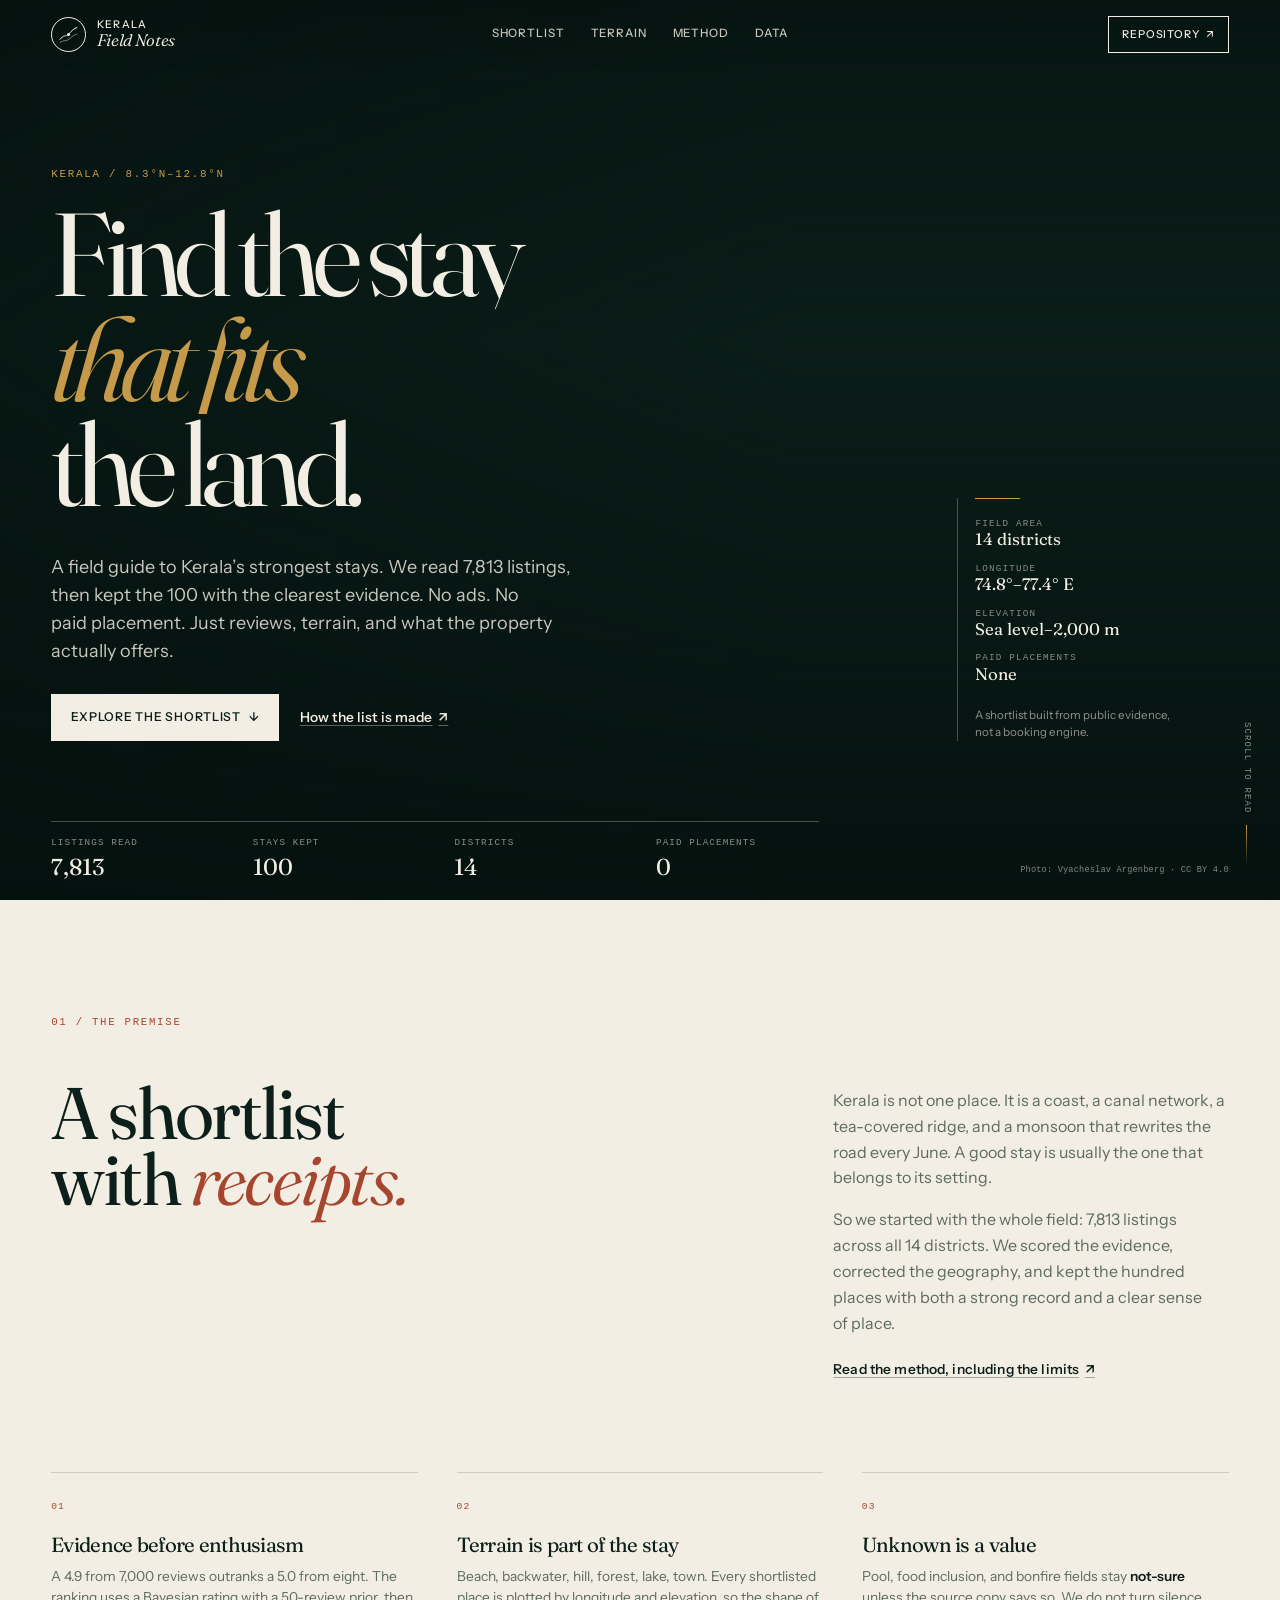
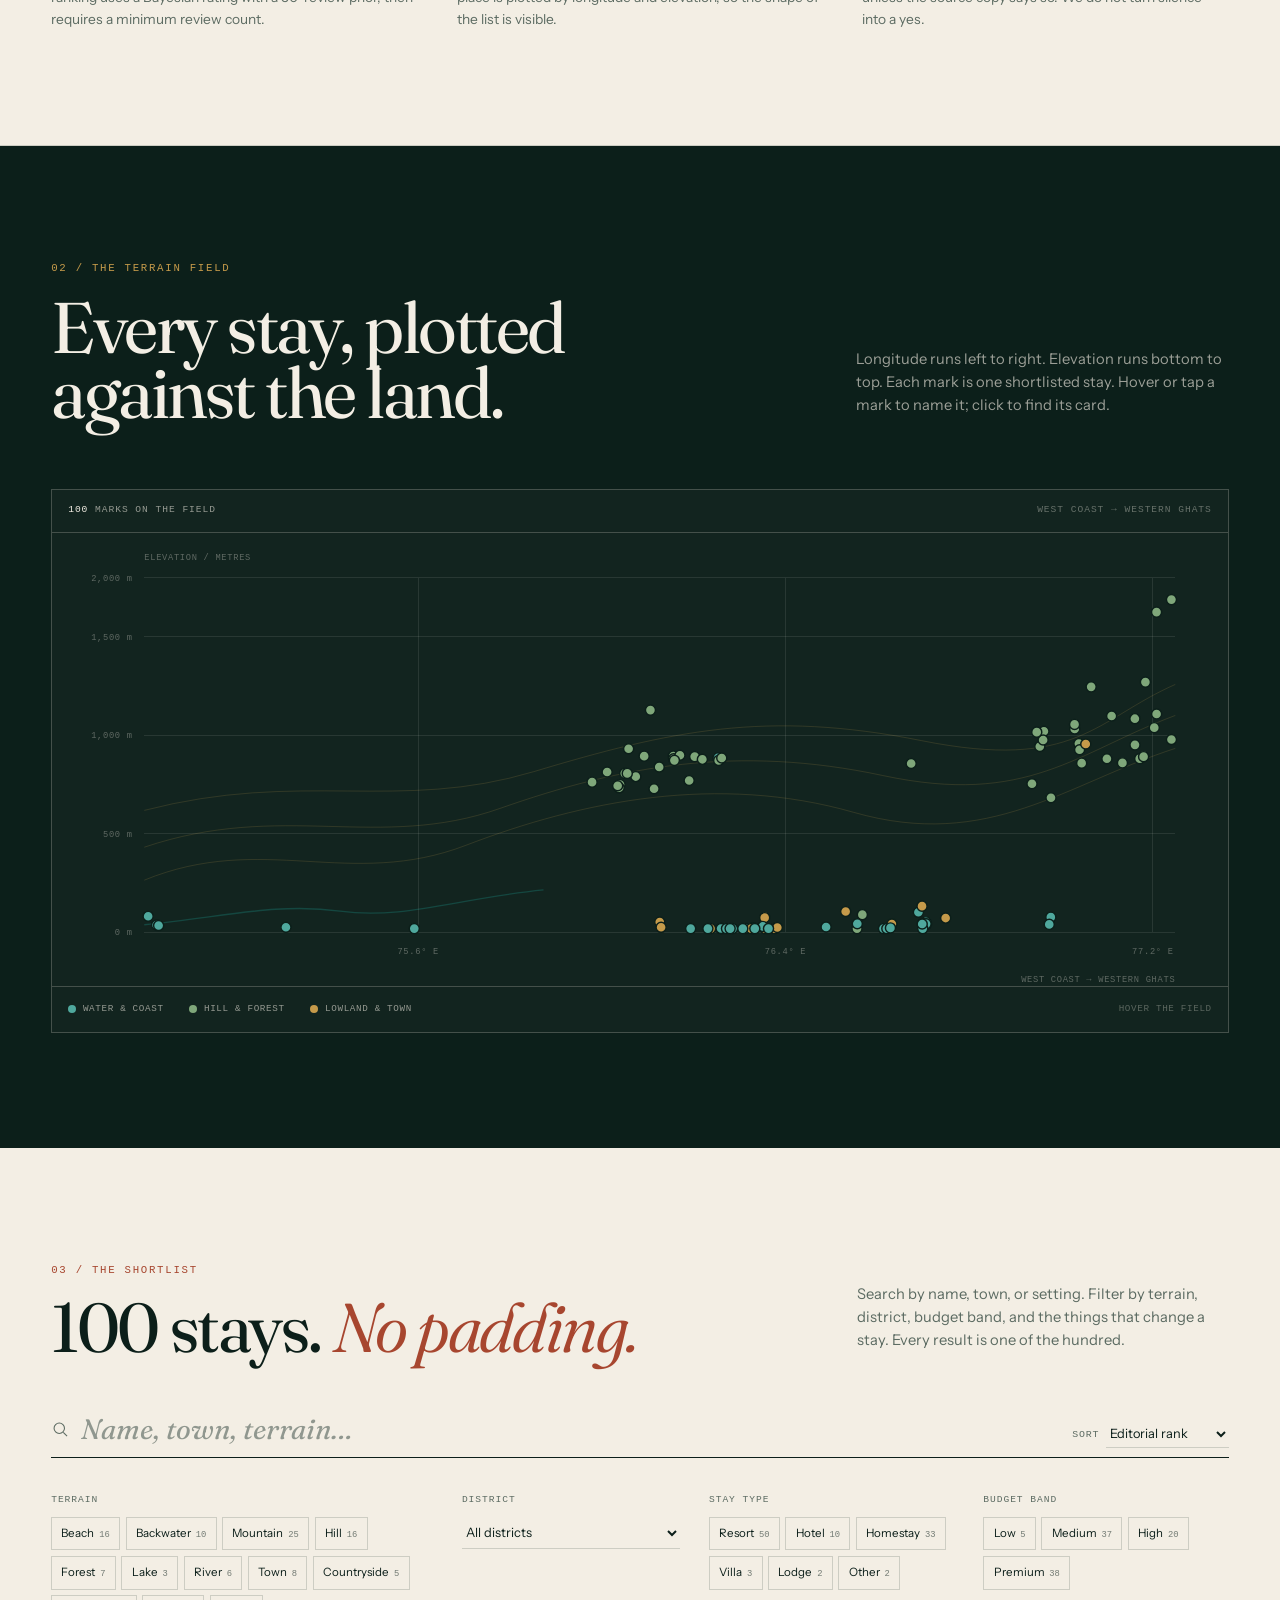
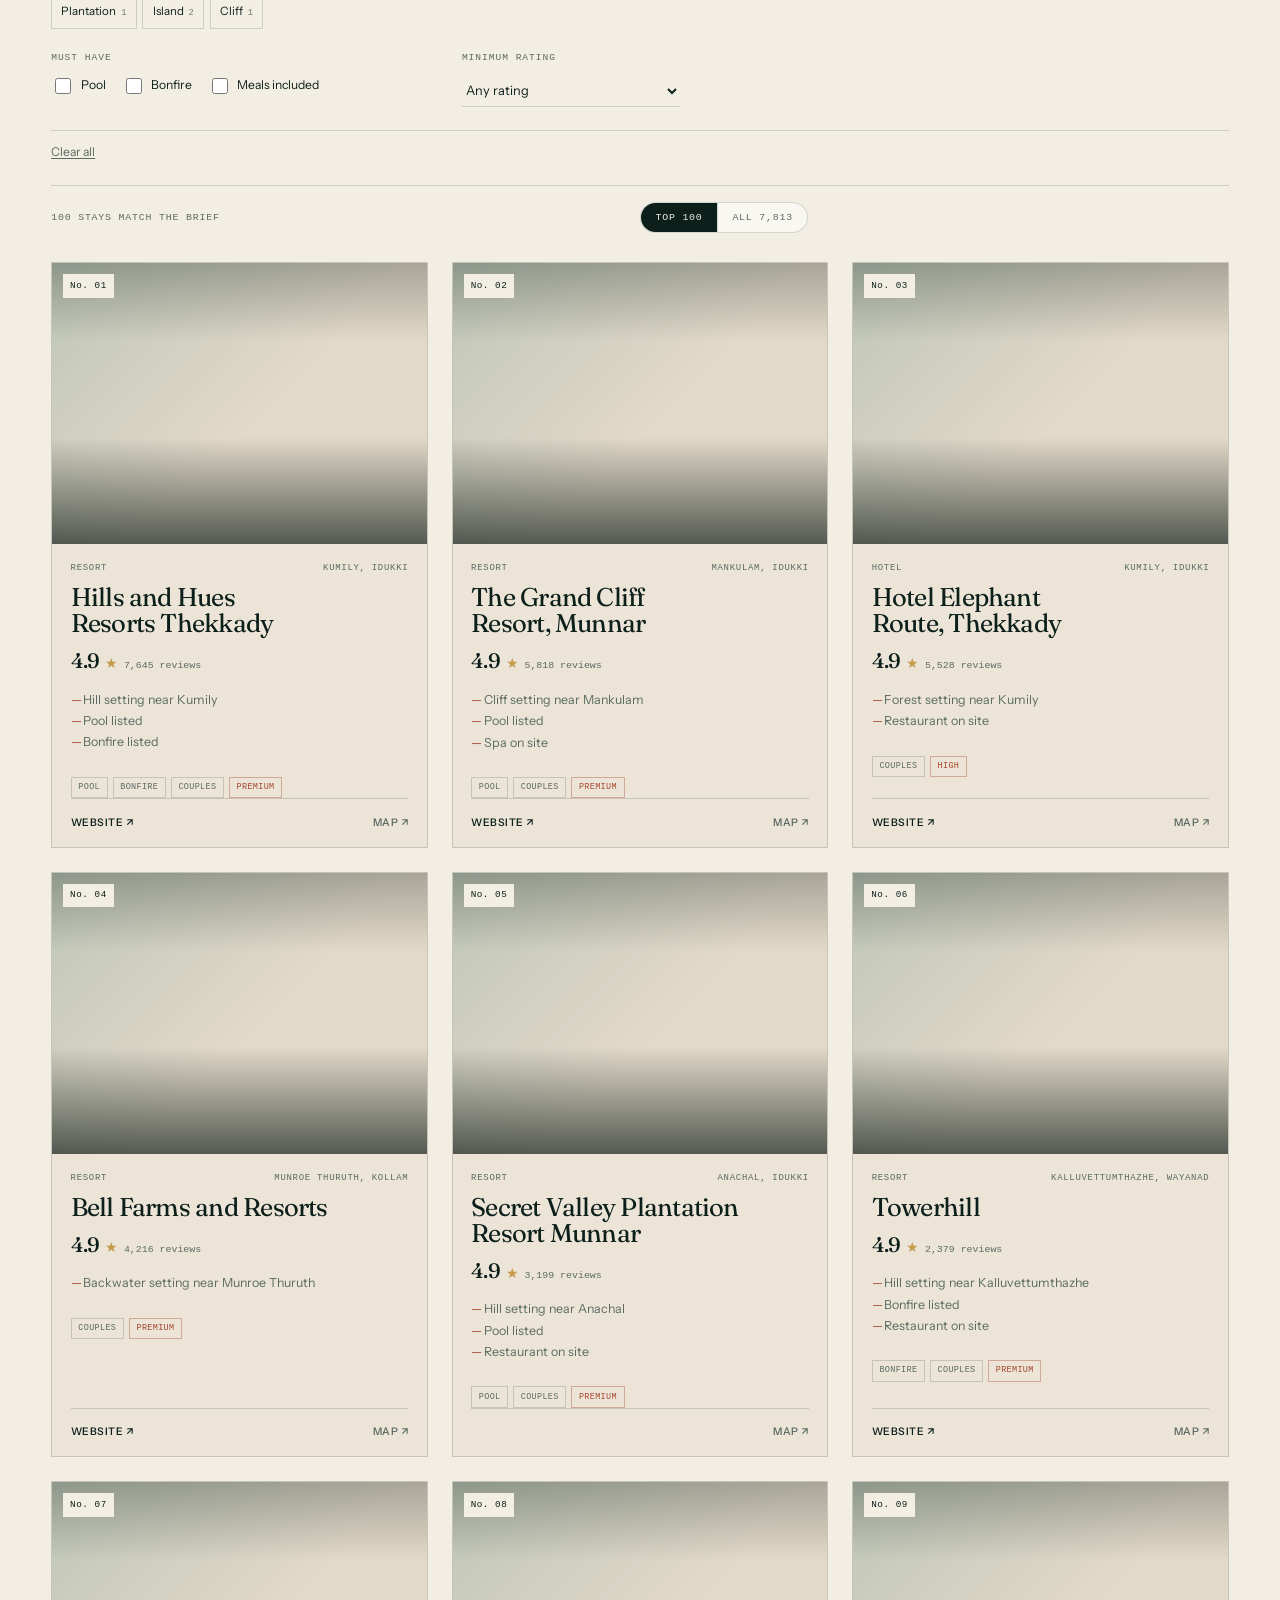
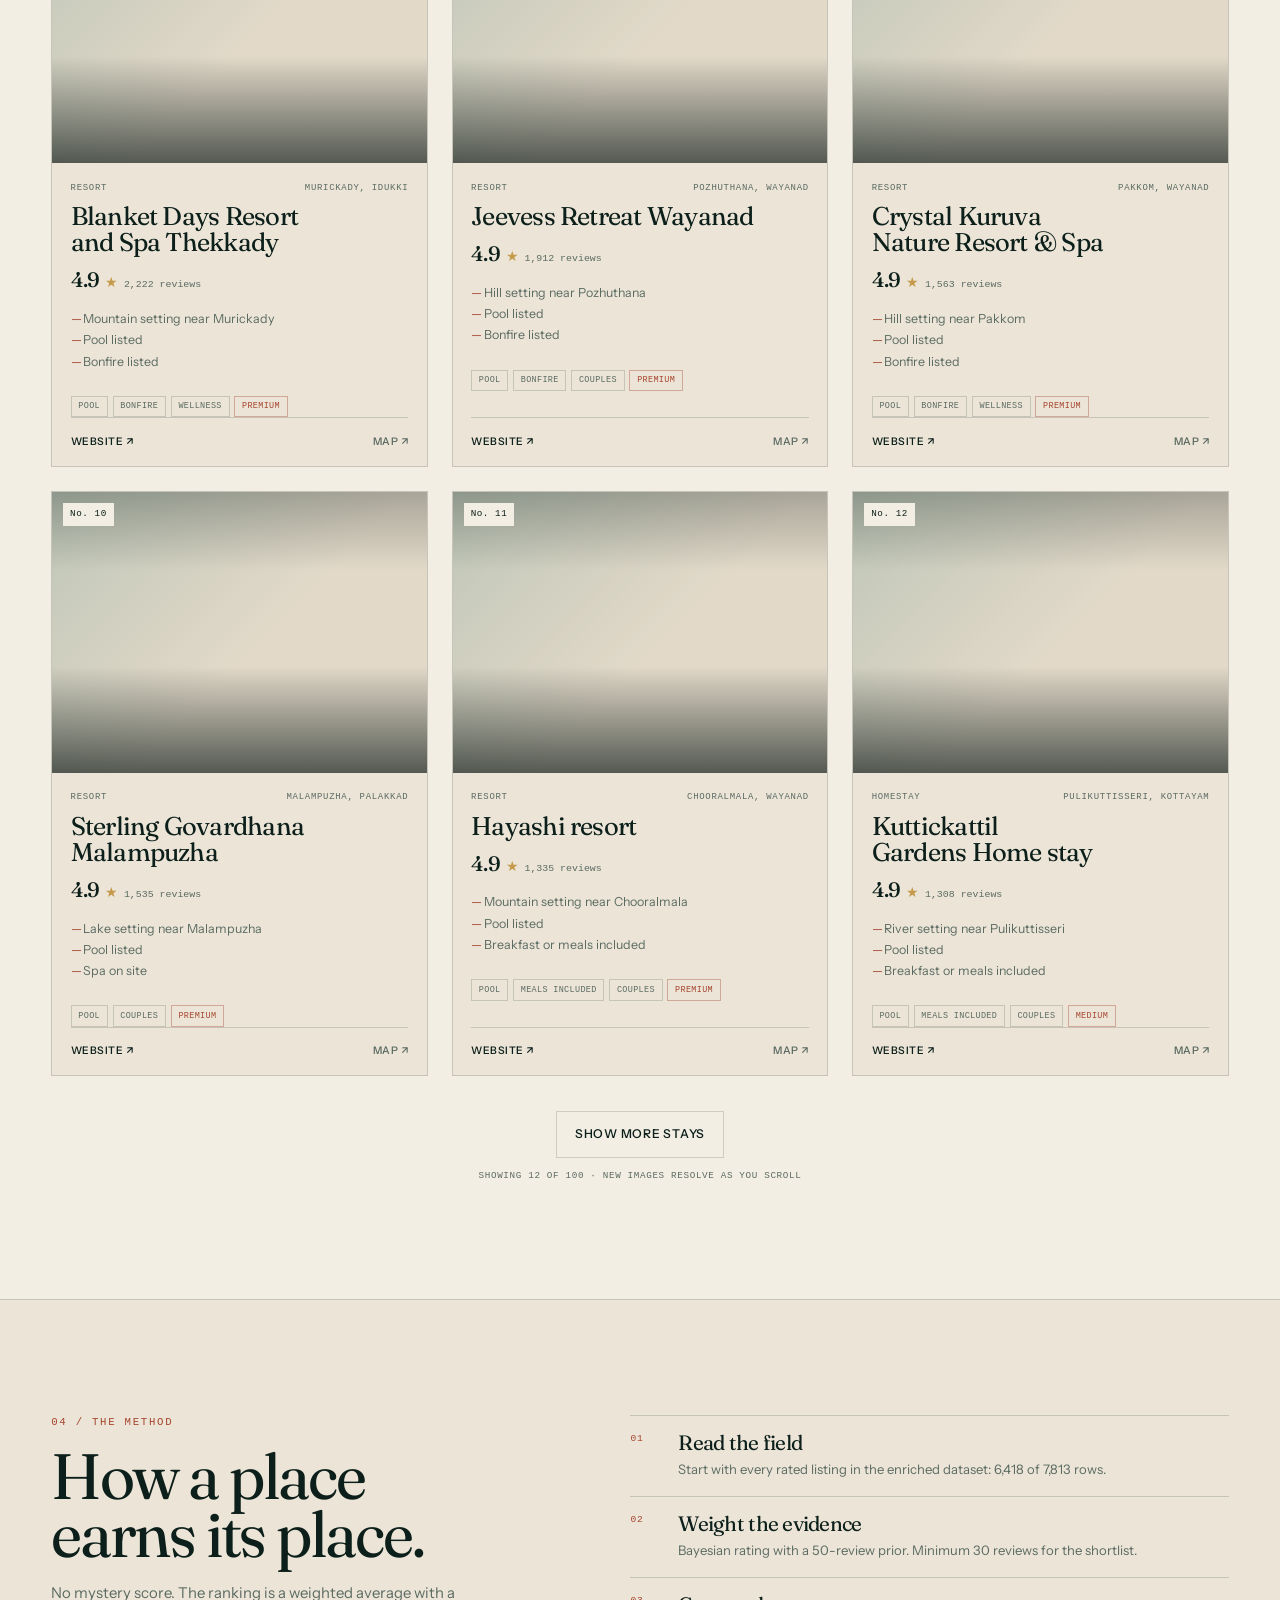
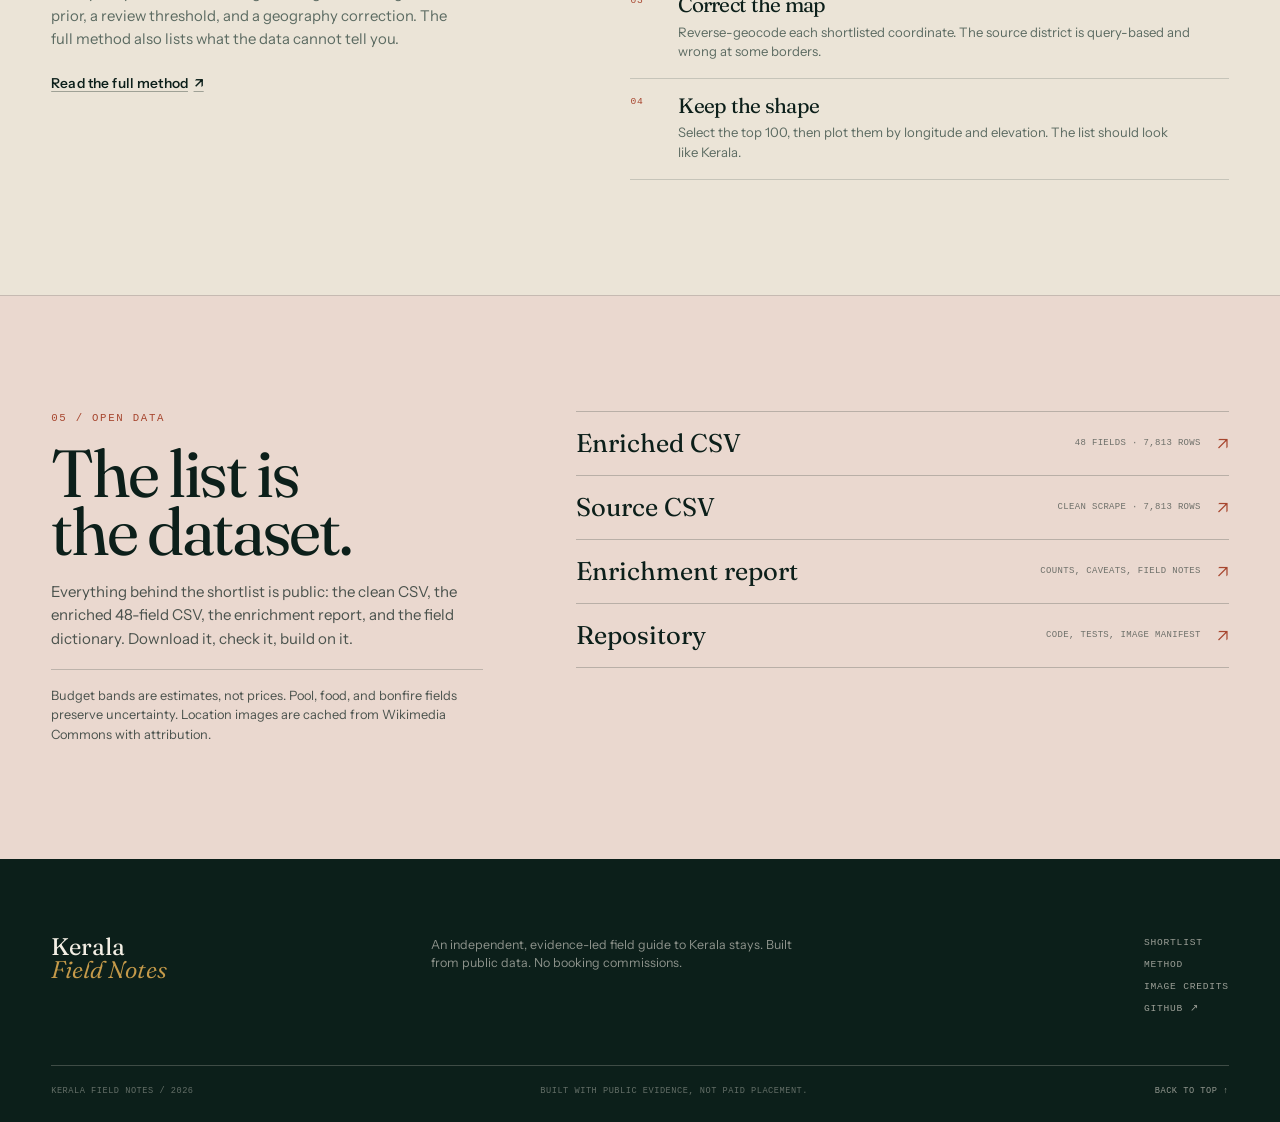
==== commit 862f61e1: "feat(site): search and filter all 7,813 stays, reuse harvested images Add a Top 100 / All 7,813 scop" ====
--- a/docs/index.html
+++ b/docs/index.html
@@ -227,6 +227,10 @@
 
       <div class="results-bar">
         <p class="result-count" id="result-count" aria-live="polite">Loading the shortlist…</p>
+        <div class="scope-switch" role="group" aria-label="Which listings to search">
+          <button type="button" data-scope="top" aria-pressed="true">Top 100</button>
+          <button type="button" data-scope="all" aria-pressed="false">All 7,813</button>
+        </div>
         <div class="active-filters" id="active-filters" aria-label="Active filters"></div>
       </div>
 
--- a/docs/styles.css
+++ b/docs/styles.css
@@ -1194,6 +1194,41 @@
   padding: 1rem 0;
 }
 
+.scope-switch {
+  display: inline-flex;
+  border: 1px solid var(--line, #d8d2c6);
+  border-radius: 999px;
+  overflow: hidden;
+  background: rgba(255, 255, 255, 0.5);
+}
+
+.scope-switch button {
+  appearance: none;
+  border: 0;
+  background: transparent;
+  color: var(--muted);
+  cursor: pointer;
+  font-family: ui-monospace, "SFMono-Regular", Menlo, Consolas, monospace;
+  font-size: 0.62rem;
+  letter-spacing: 0.08em;
+  text-transform: uppercase;
+  padding: 0.45rem 0.9rem;
+}
+
+.scope-switch button + button {
+  border-left: 1px solid var(--line, #d8d2c6);
+}
+
+.scope-switch button[aria-pressed="true"] {
+  background: var(--ink, #1d1a16);
+  color: var(--paper, #f7f4ee);
+}
+
+.scope-switch button:focus-visible {
+  outline: 2px solid var(--accent, #a8622c);
+  outline-offset: 2px;
+}
+
 .result-count {
   color: var(--muted);
   font-family: ui-monospace, "SFMono-Regular", Menlo, Consolas, monospace;
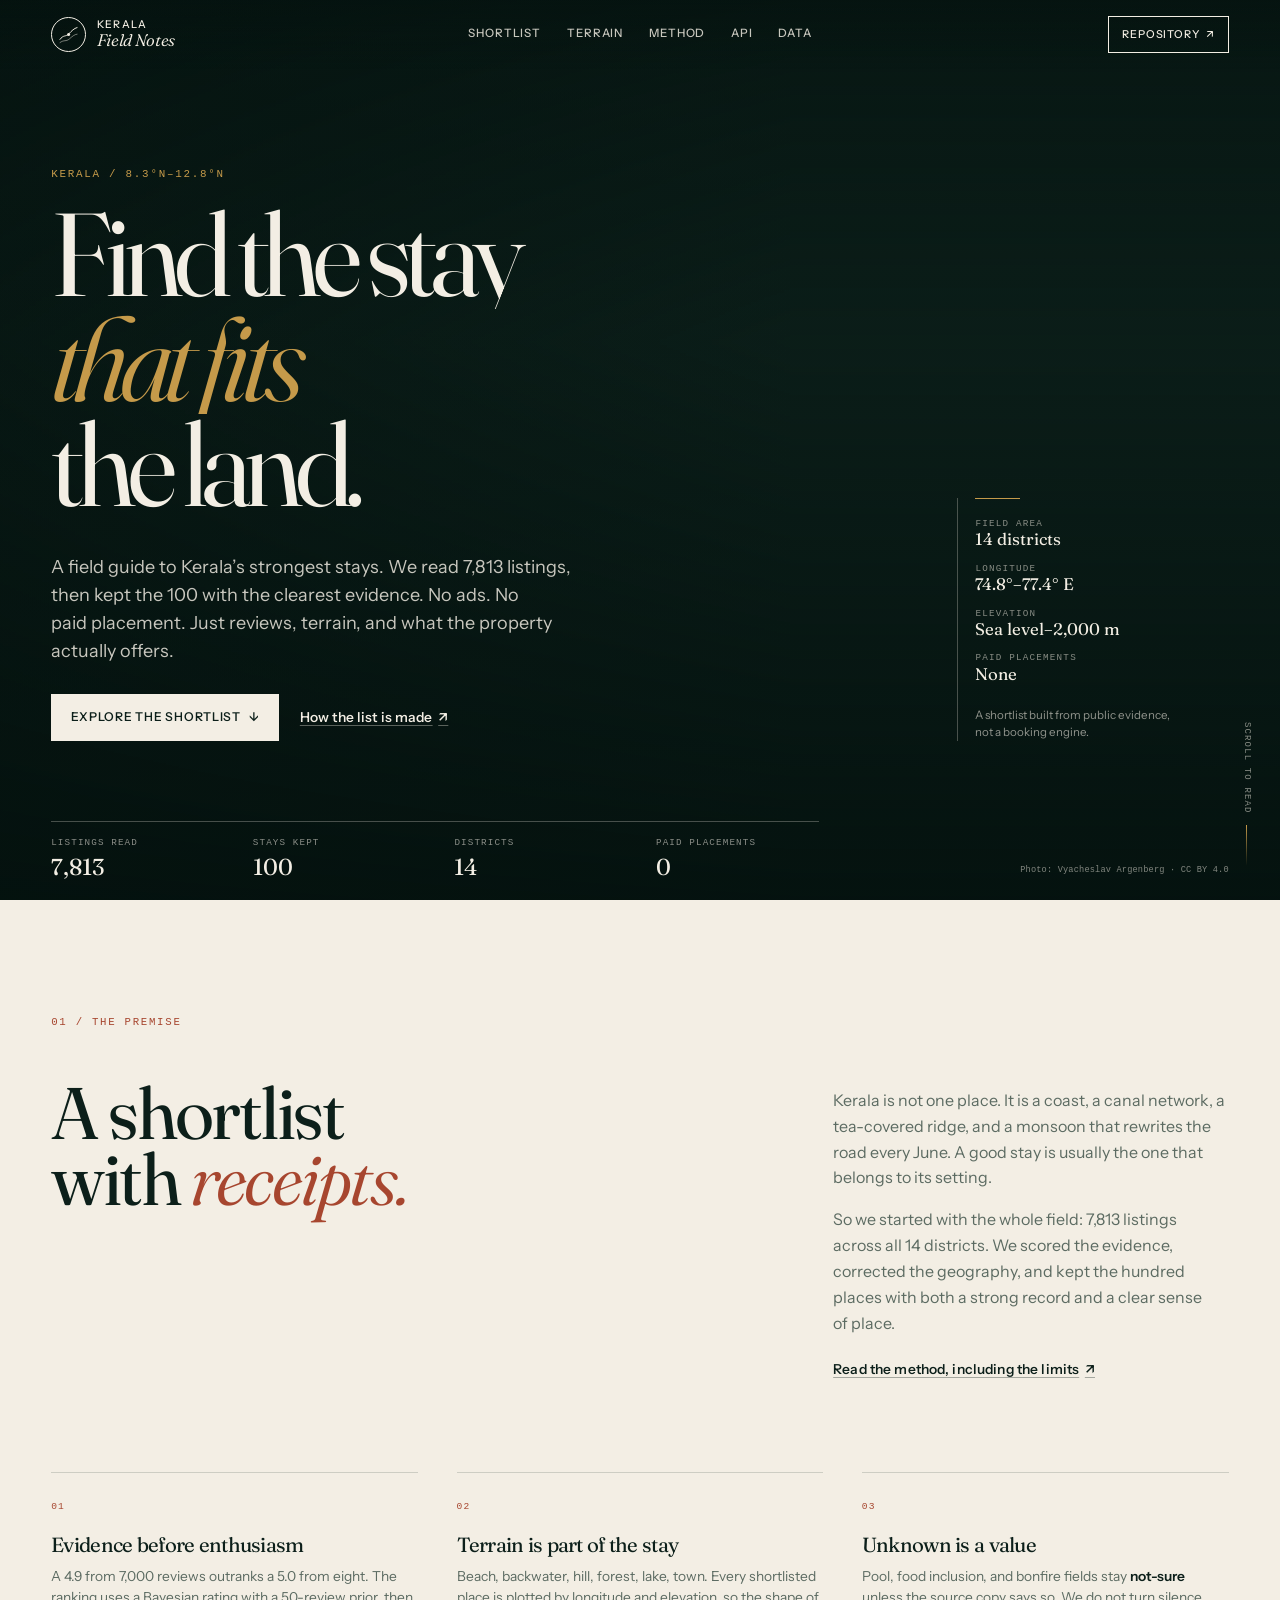
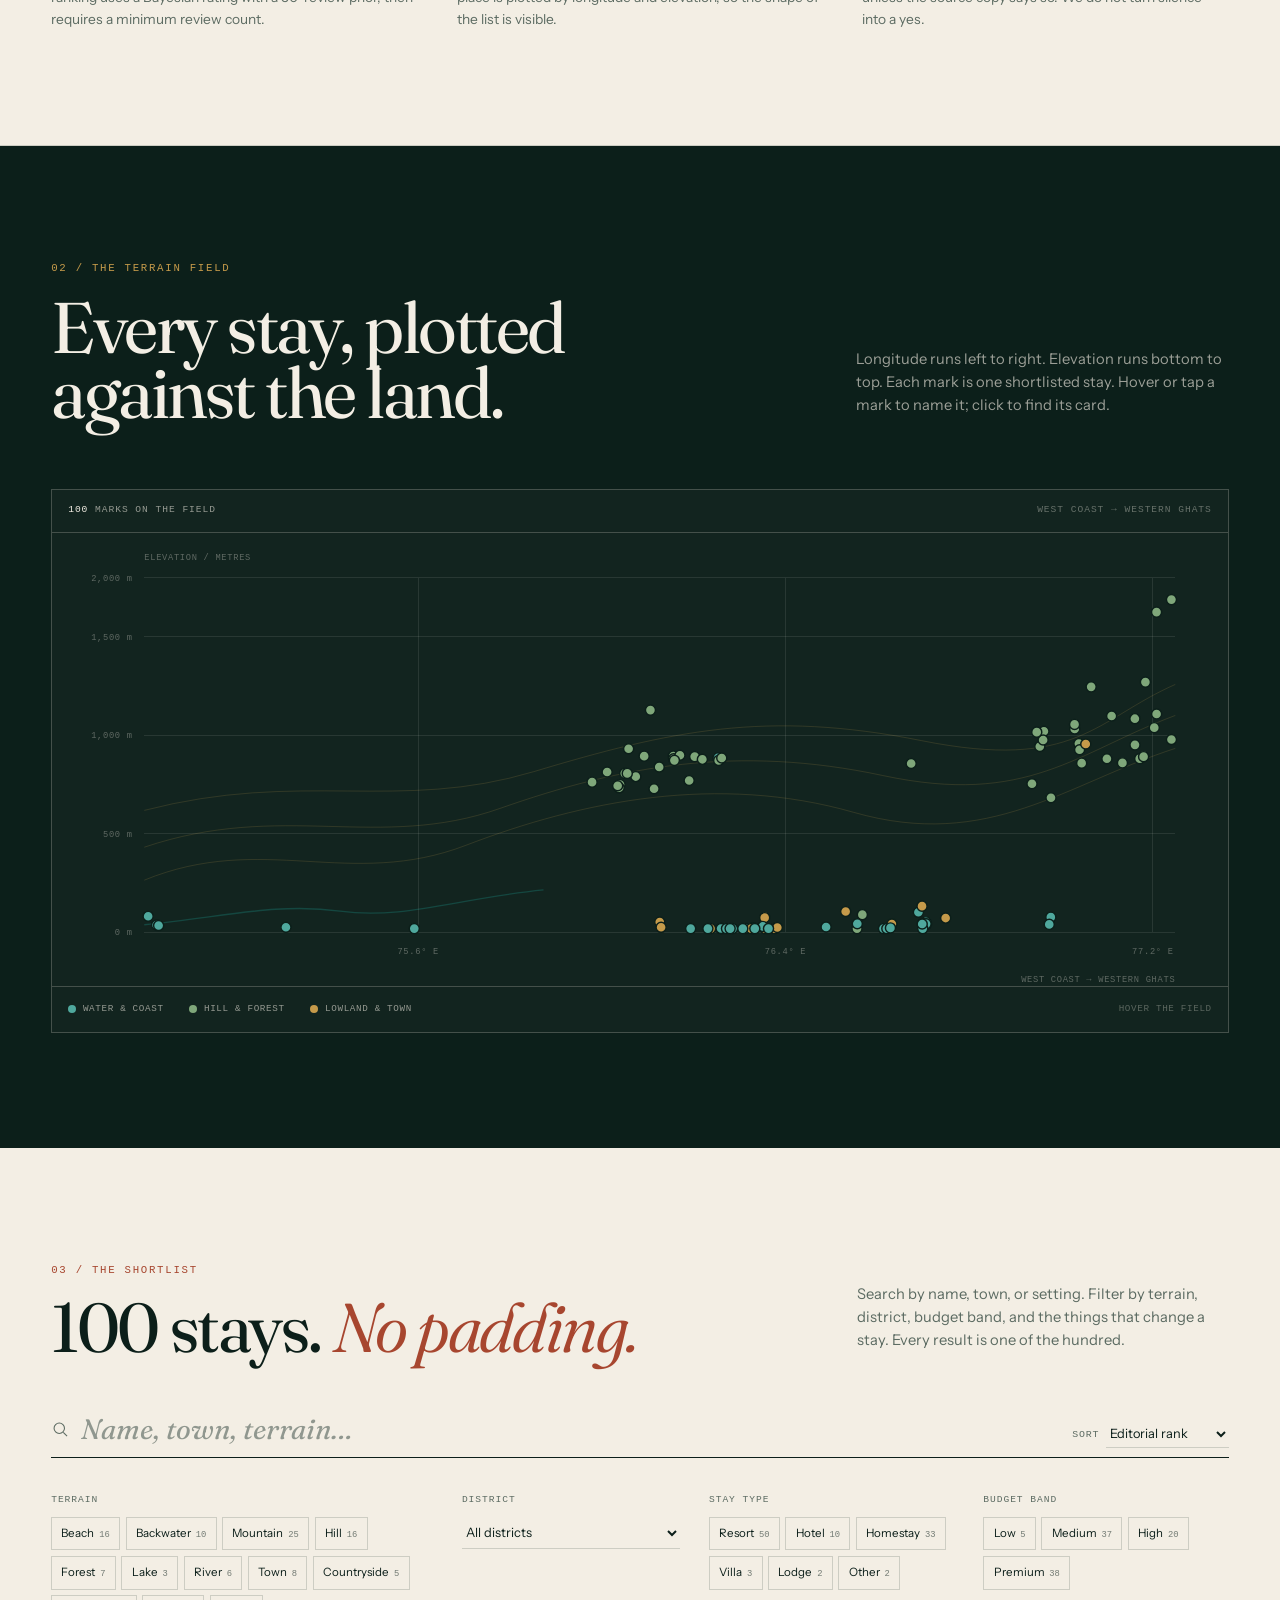
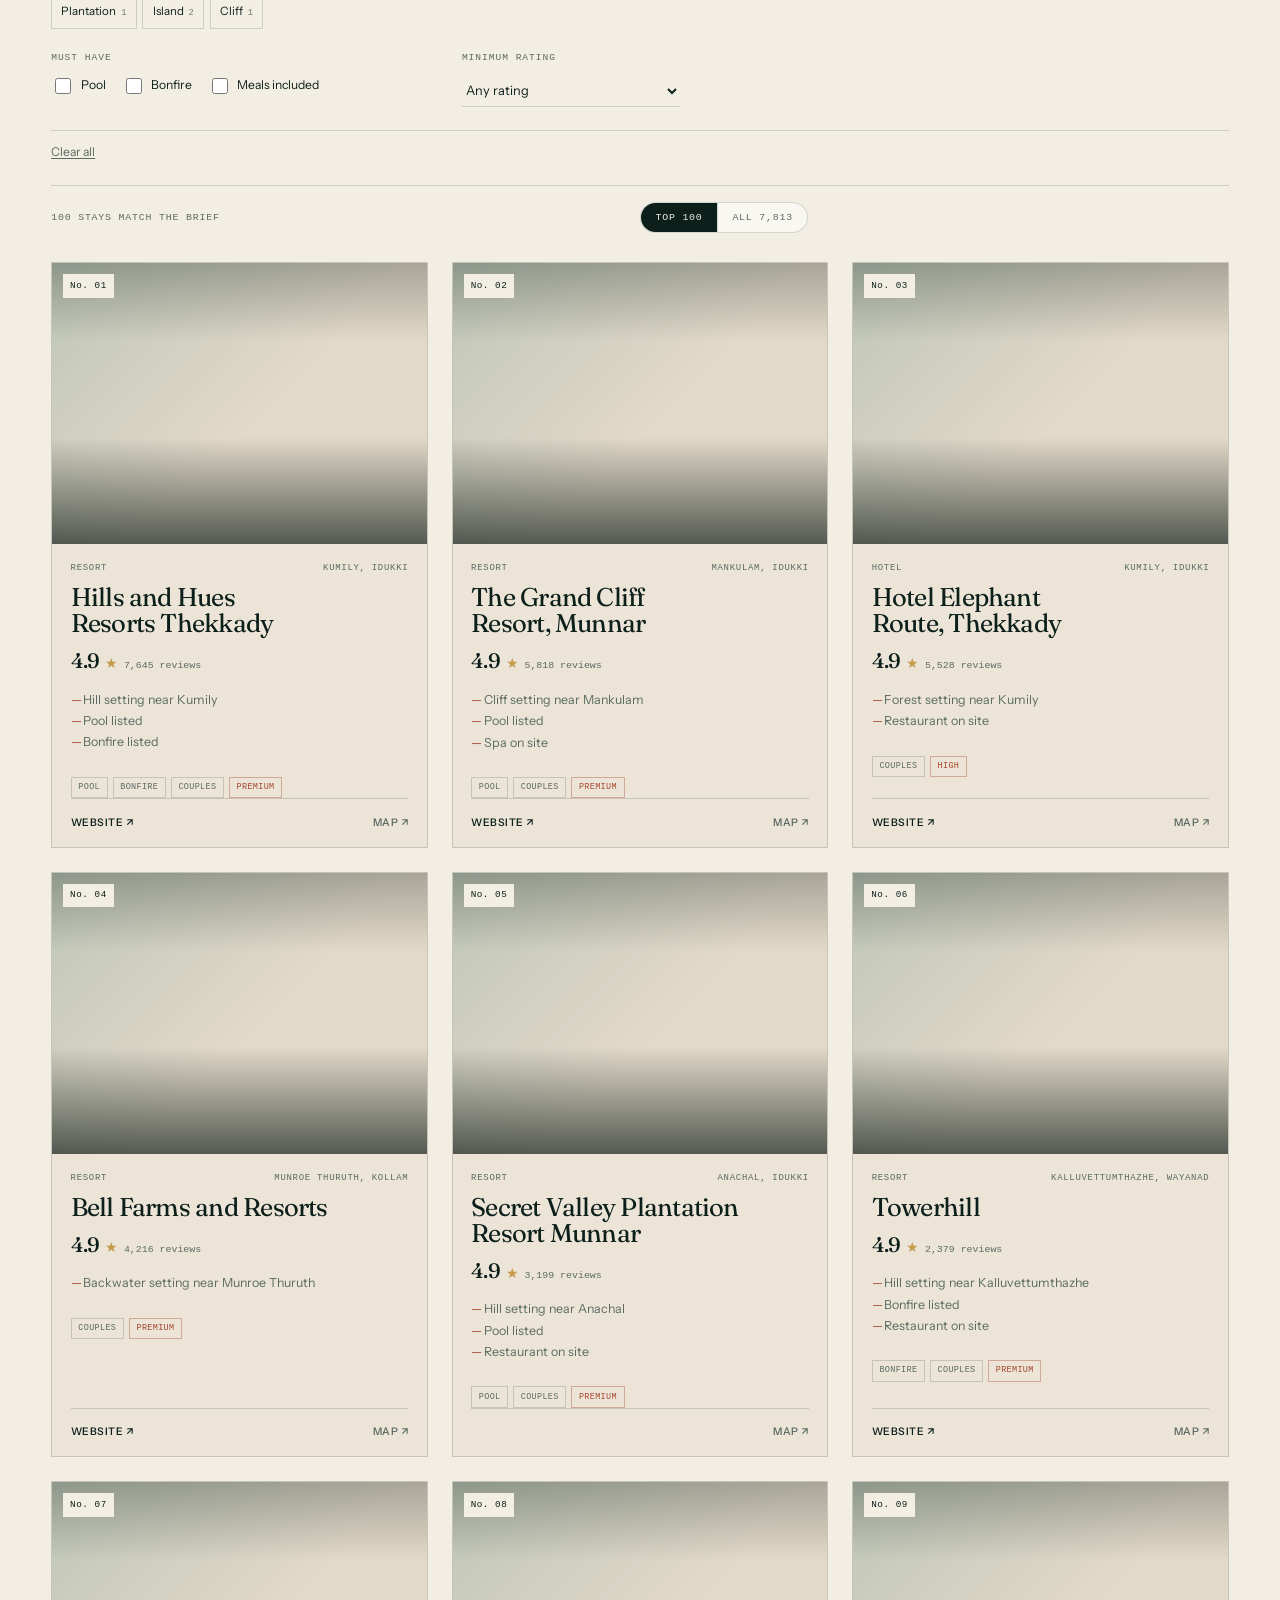
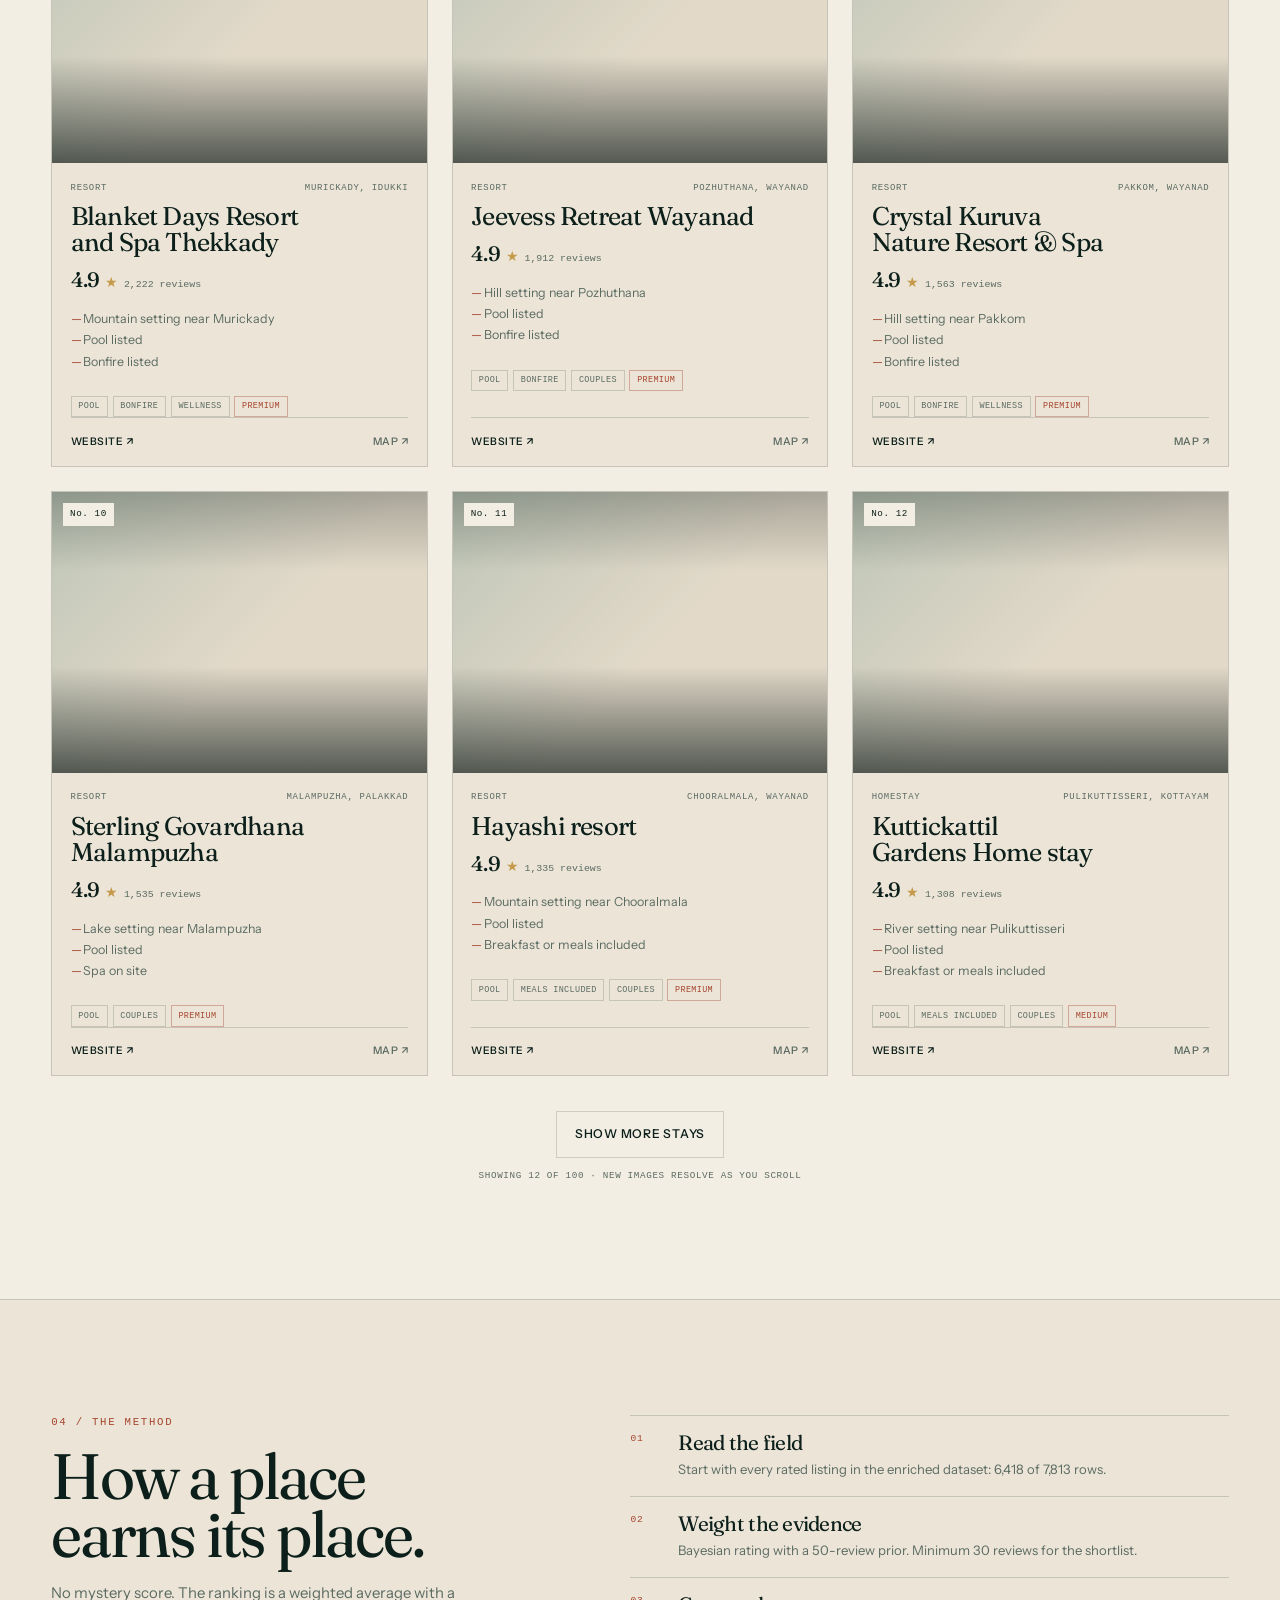
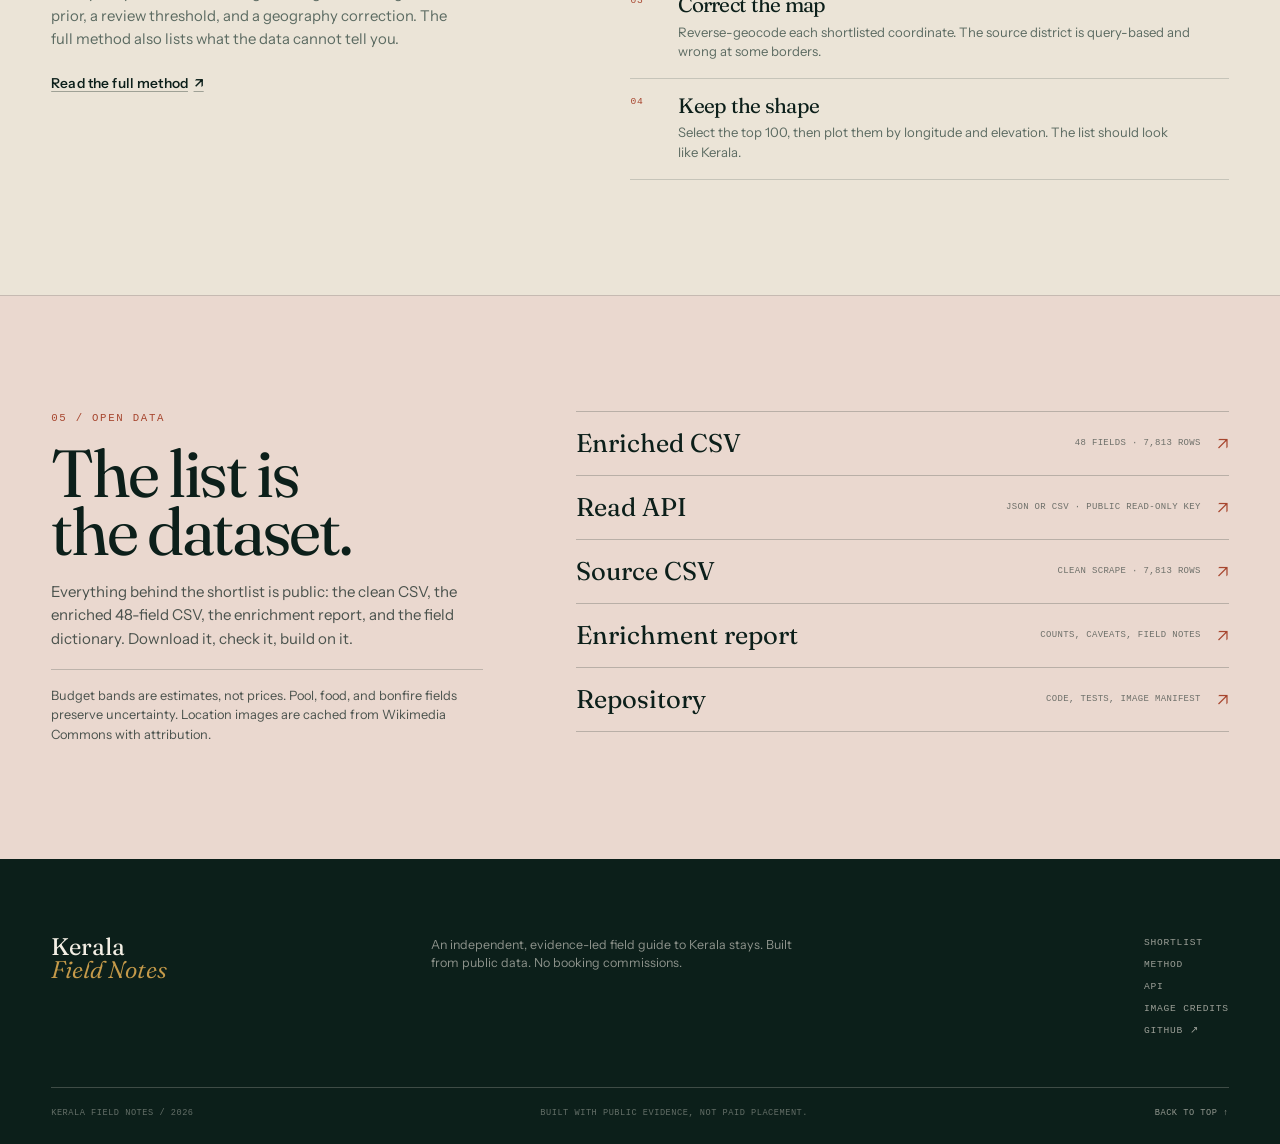
==== commit dea88a17: "docs(api): public read-only API page with worked examples Document the PostgREST endpoints over the " ====
--- a/docs/index.html
+++ b/docs/index.html
@@ -35,6 +35,7 @@
       <a href="#shortlist">Shortlist</a>
       <a href="#terrain">Terrain</a>
       <a href="method.html">Method</a>
+      <a href="api.html">API</a>
       <a href="#data">Data</a>
     </nav>
     <a class="header-cta" href="https://github.com/nabeelmusthafawork/kerala-resorts-scraper" target="_blank" rel="noopener">Repository <span aria-hidden="true">↗</span></a>
@@ -275,6 +276,7 @@
         </div>
         <div class="data-links">
           <a href="https://github.com/nabeelmusthafawork/kerala-resorts-scraper/blob/master/output/kerala_resorts_enriched.csv" target="_blank" rel="noopener"><span>Enriched CSV</span><small>48 fields · 7,813 rows</small><i aria-hidden="true">↗</i></a>
+          <a href="api.html"><span>Read API</span><small>JSON or CSV · public read-only key</small><i aria-hidden="true">↗</i></a>
           <a href="https://github.com/nabeelmusthafawork/kerala-resorts-scraper/blob/master/output/kerala_resorts.csv" target="_blank" rel="noopener"><span>Source CSV</span><small>Clean scrape · 7,813 rows</small><i aria-hidden="true">↗</i></a>
           <a href="https://github.com/nabeelmusthafawork/kerala-resorts-scraper/blob/master/output/ENRICHMENT_REPORT.md" target="_blank" rel="noopener"><span>Enrichment report</span><small>Counts, caveats, field notes</small><i aria-hidden="true">↗</i></a>
           <a href="https://github.com/nabeelmusthafawork/kerala-resorts-scraper" target="_blank" rel="noopener"><span>Repository</span><small>Code, tests, image manifest</small><i aria-hidden="true">↗</i></a>
@@ -292,6 +294,7 @@
       <nav class="footer-nav" aria-label="Footer">
         <a href="#shortlist">Shortlist</a>
         <a href="method.html">Method</a>
+        <a href="api.html">API</a>
         <a href="method.html#credits">Image credits</a>
         <a href="https://github.com/nabeelmusthafawork/kerala-resorts-scraper" target="_blank" rel="noopener">GitHub ↗</a>
       </nav>
--- a/docs/styles.css
+++ b/docs/styles.css
@@ -1918,6 +1918,22 @@
   font-size: 0.86em;
 }
 
+.prose pre {
+  margin-top: 1.2rem;
+  padding: 1rem 1.1rem;
+  border: 1px solid var(--line);
+  background: var(--paper-2);
+  overflow-x: auto;
+}
+
+.prose pre code {
+  padding: 0;
+  background: none;
+  font-family: ui-monospace, "SFMono-Regular", Menlo, Consolas, monospace;
+  font-size: 0.72rem;
+  line-height: 1.65;
+}
+
 .formula {
   margin-top: 1.4rem;
   padding: 1.2rem;
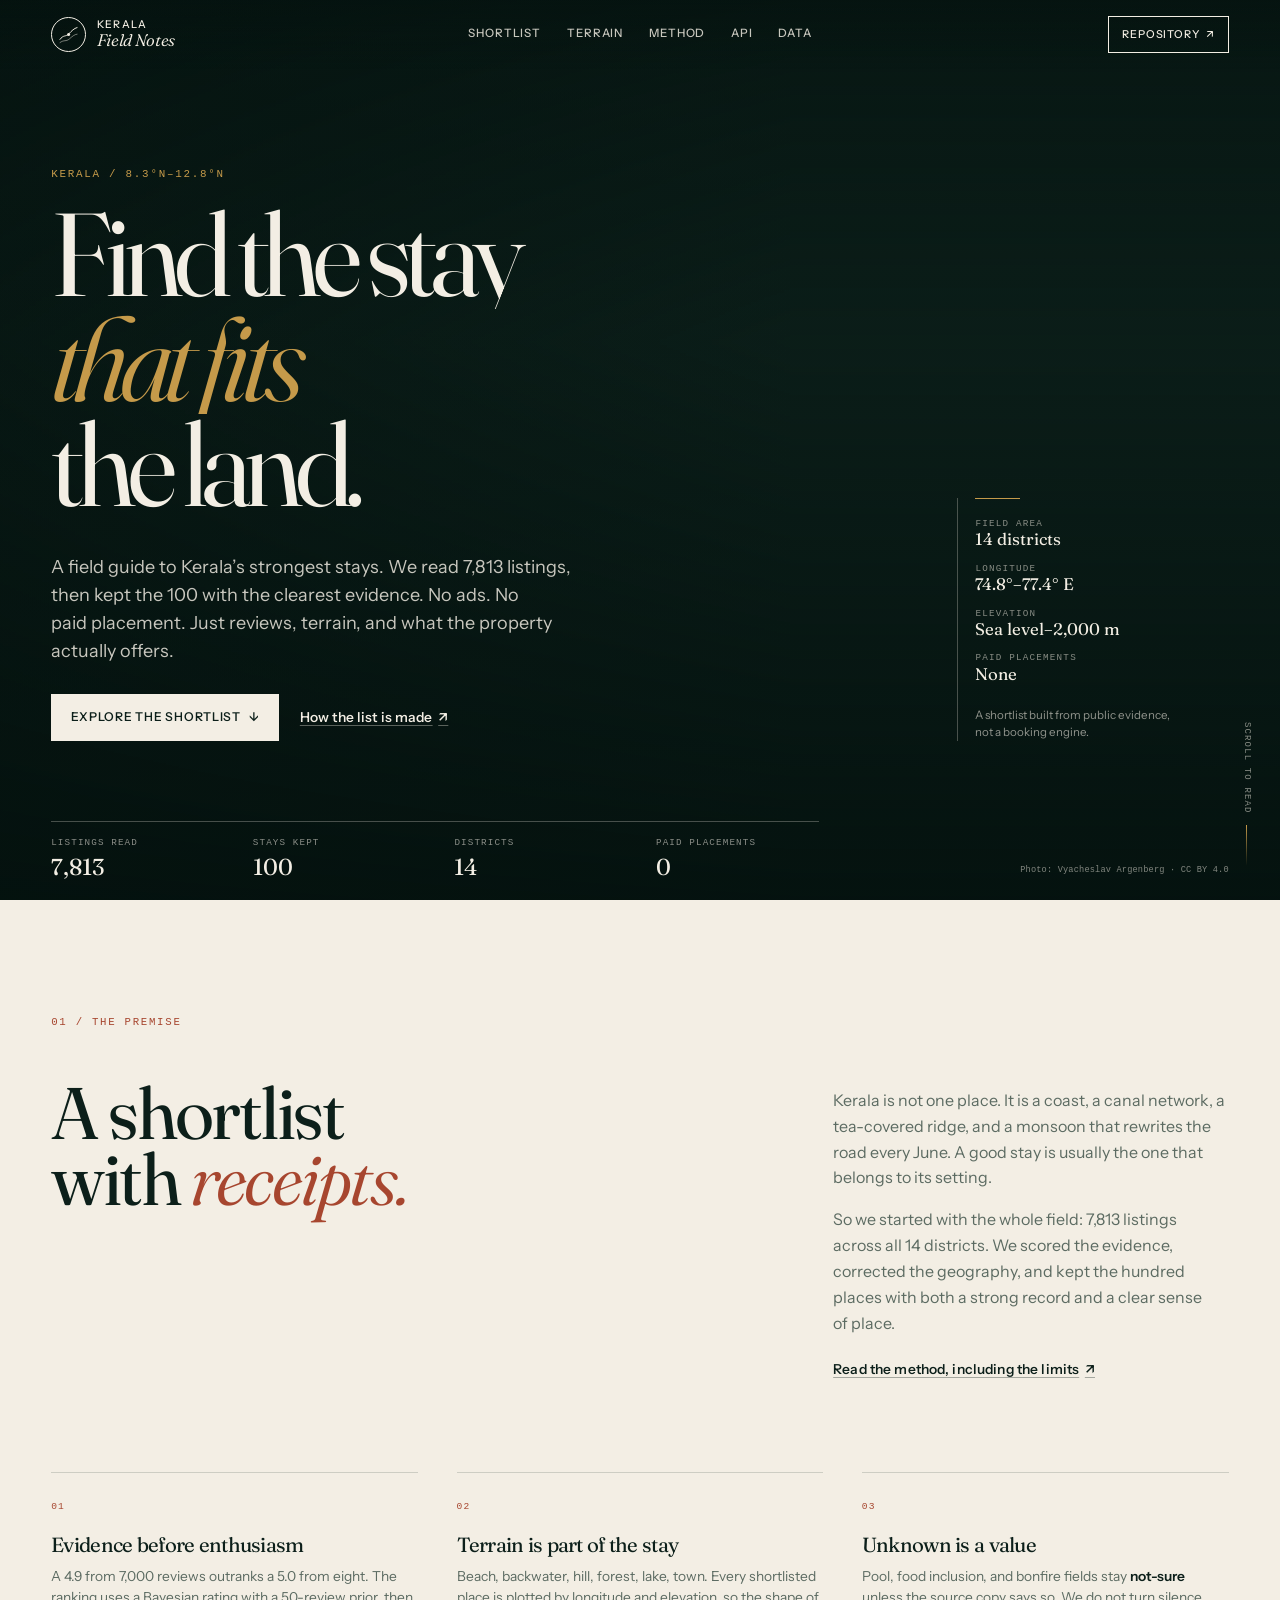
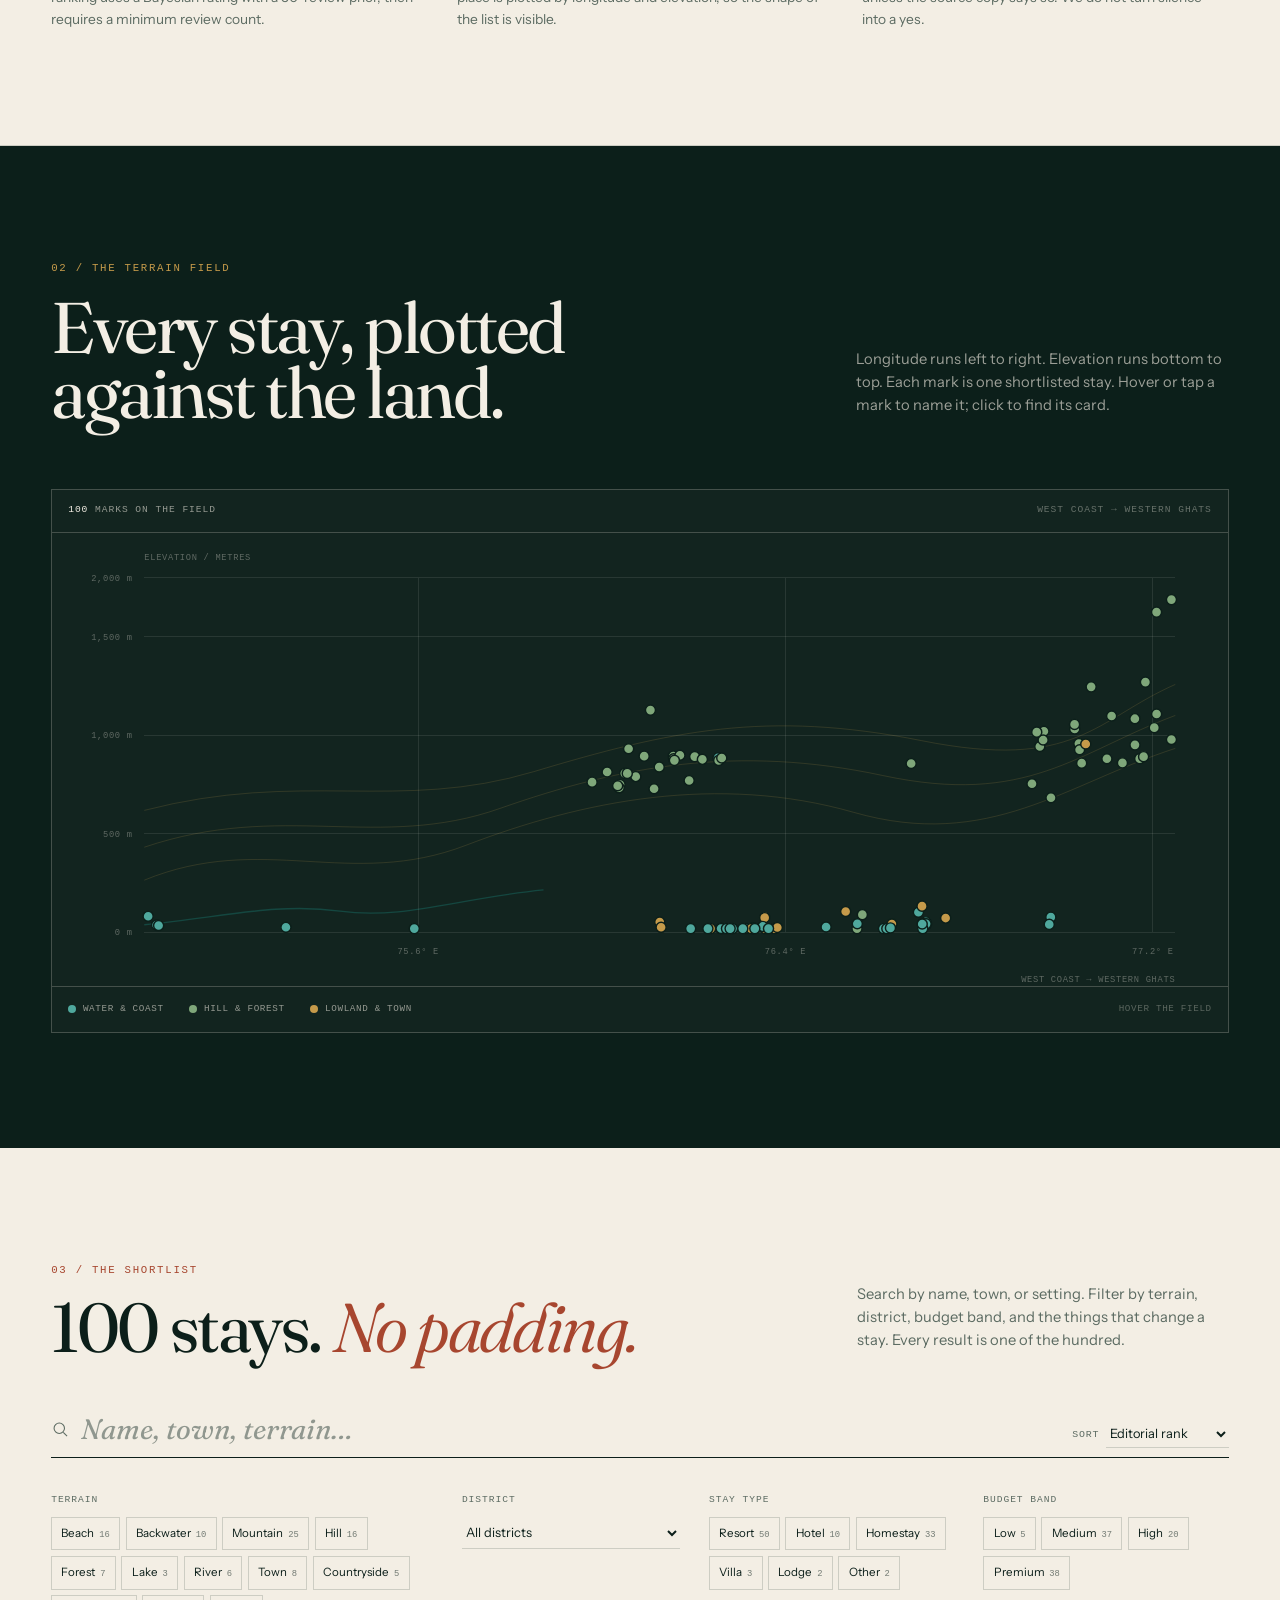
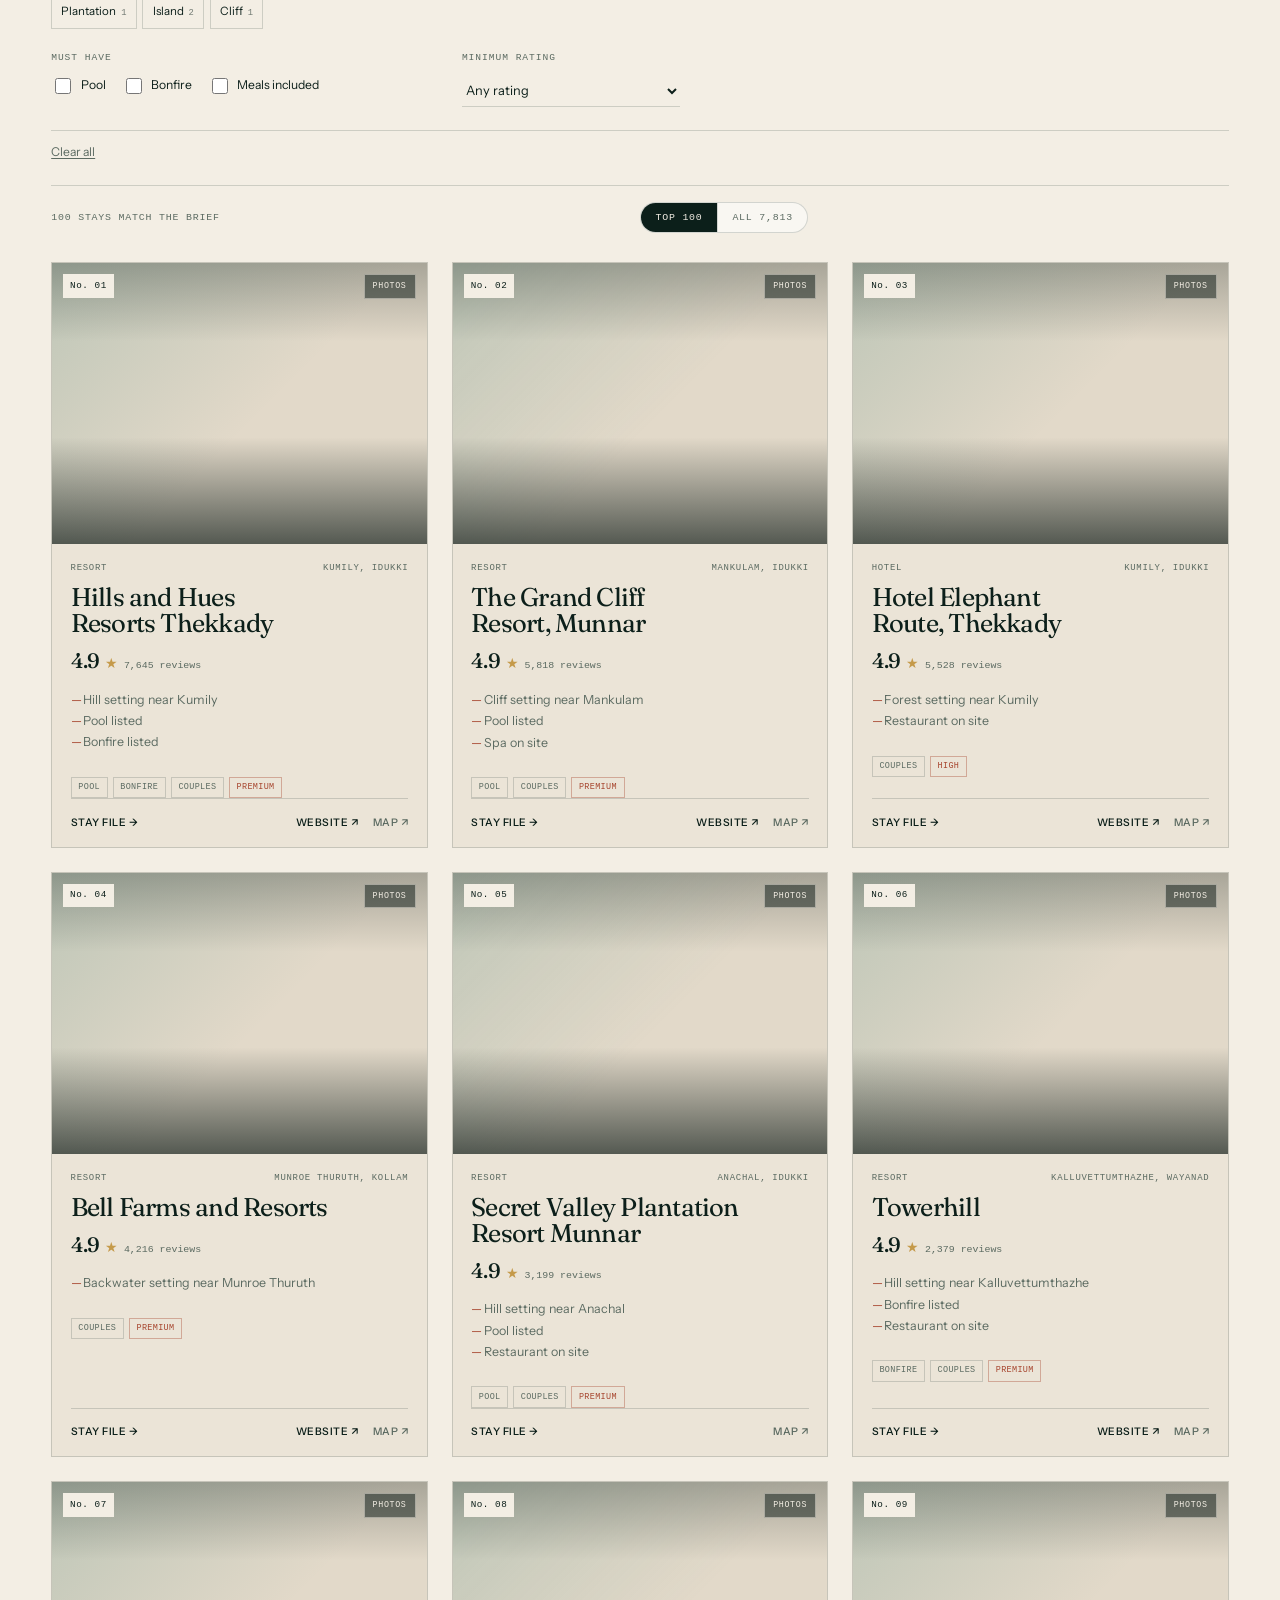
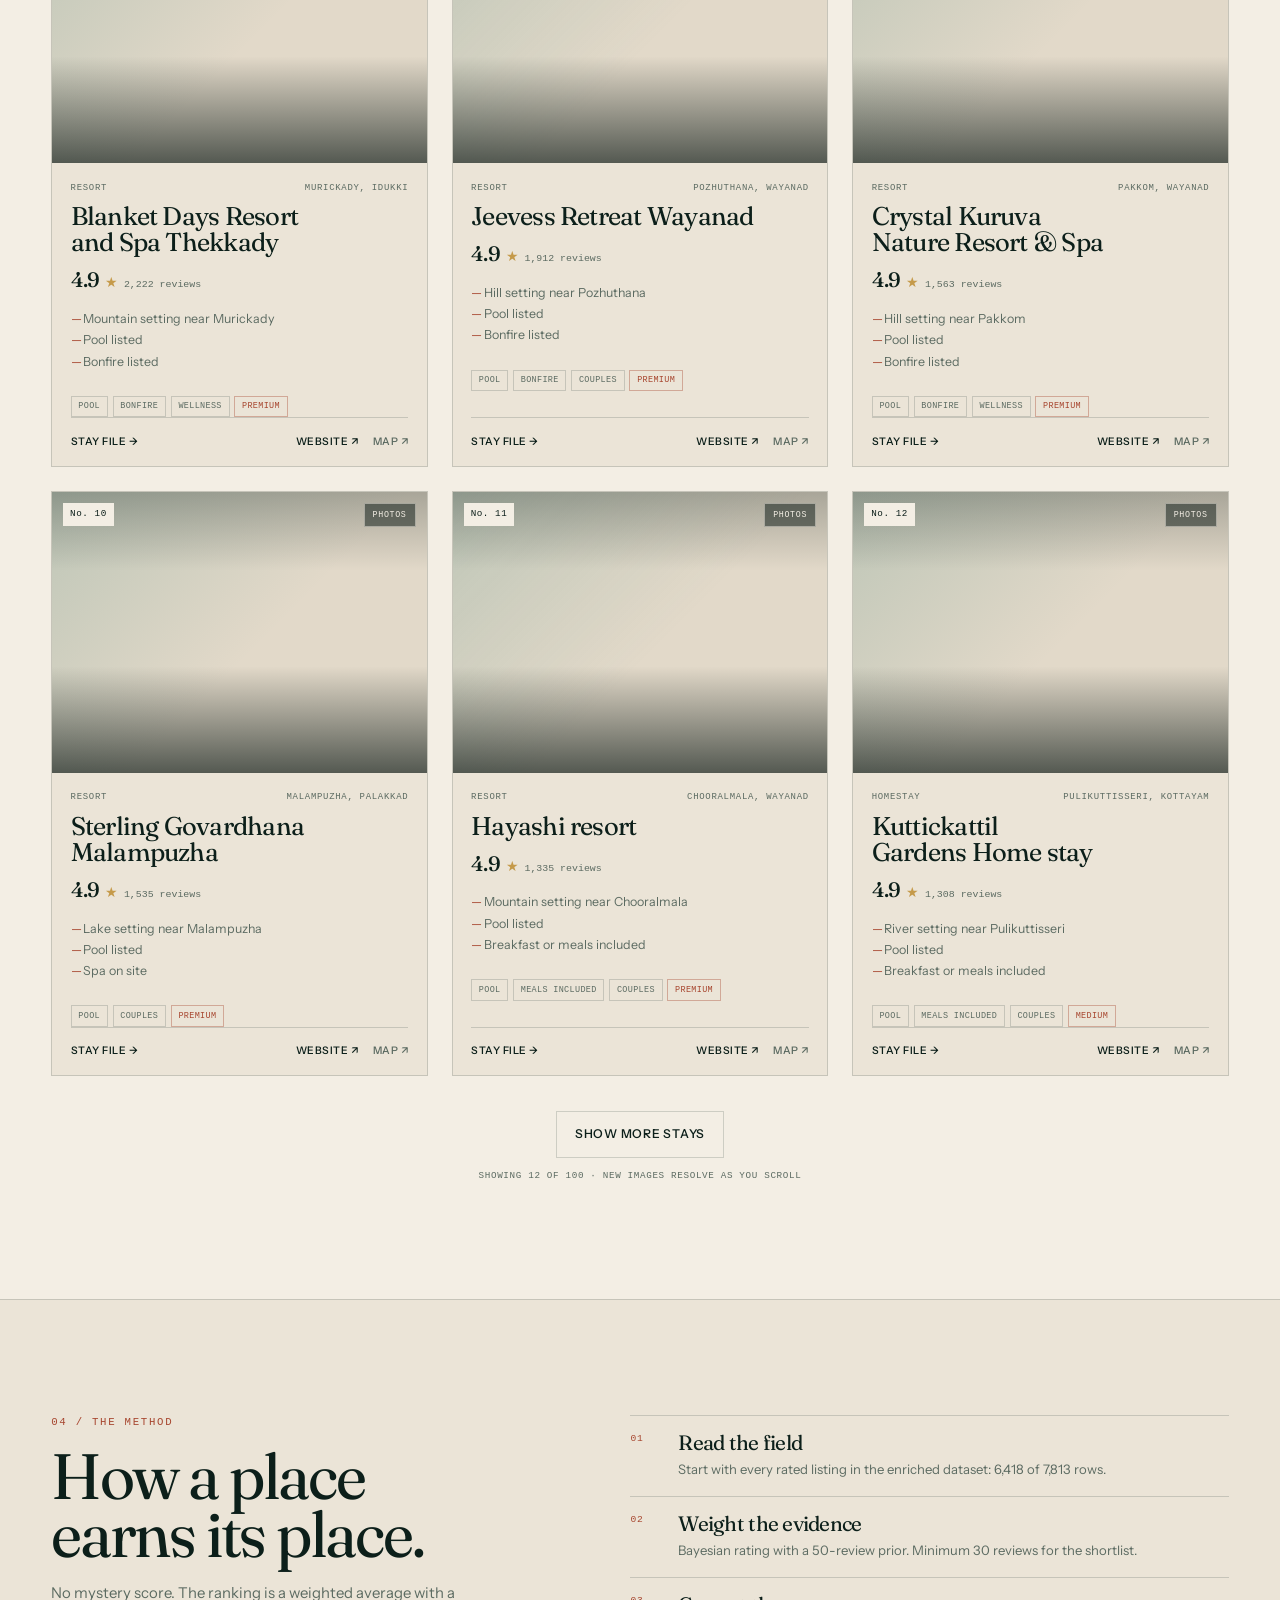
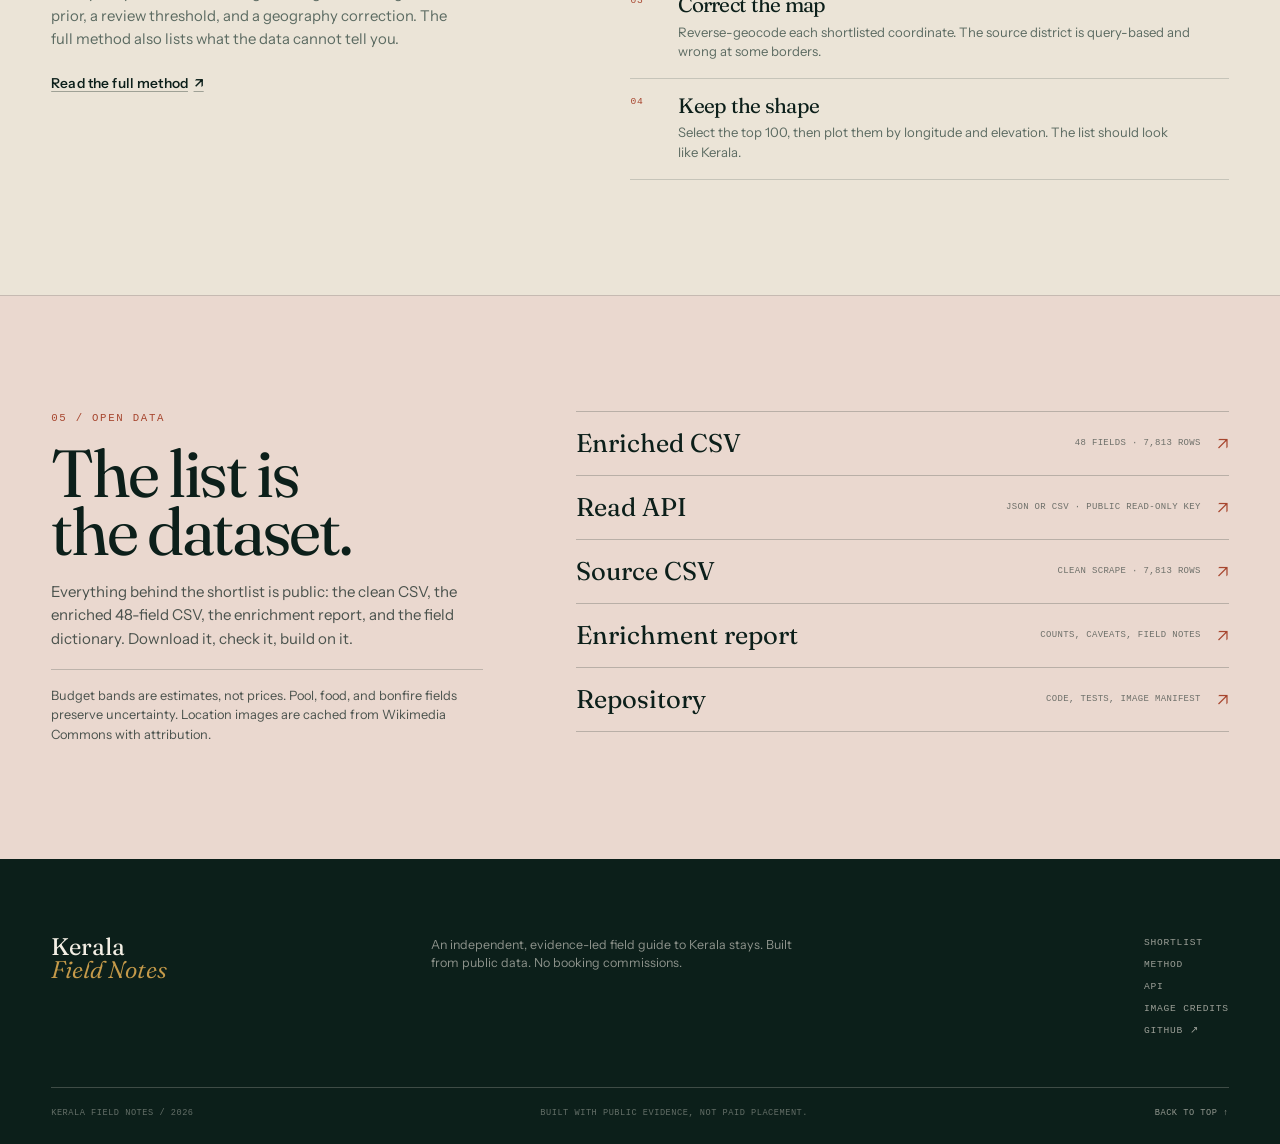
==== commit 2cd0f866: "feat(site): open listings in an internal stay file Add a detail page that reads enriched listing dat" ====
--- a/docs/index.html
+++ b/docs/index.html
@@ -305,5 +305,19 @@
       <a href="#main">Back to top ↑</a>
     </div>
   </footer>
+
+  <div class="lightbox" id="lightbox" role="dialog" aria-modal="true" aria-label="Listing photos" aria-hidden="true" hidden>
+    <button class="lightbox-close" type="button" data-lightbox-close aria-label="Close photos">Close</button>
+    <button class="lightbox-nav lightbox-prev" type="button" data-lightbox-prev aria-label="Previous photo">‹</button>
+    <figure class="lightbox-figure">
+      <img id="lightbox-image" alt="" decoding="async">
+      <figcaption class="lightbox-caption">
+        <span id="lightbox-caption"></span>
+        <span id="lightbox-count" class="lightbox-count"></span>
+        <a id="lightbox-credit" class="lightbox-credit" href="#" target="_blank" rel="noopener"></a>
+      </figcaption>
+    </figure>
+    <button class="lightbox-nav lightbox-next" type="button" data-lightbox-next aria-label="Next photo">›</button>
+  </div>
 </body>
 </html>
--- a/docs/styles.css
+++ b/docs/styles.css
@@ -1,5 +1,9 @@
 /* Kerala Field Notes
    An editorial atlas, not a booking grid. */
+
+@view-transition {
+  navigation: auto;
+}
 
 :root {
   --paper: #f3eee4;
@@ -1361,6 +1365,76 @@
   position: absolute;
   inset: 0;
   z-index: 2;
+  padding: 0;
+  border: 0;
+  background: transparent;
+}
+
+.stay-media-hit:focus-visible {
+  outline: 2px solid var(--accent);
+  outline-offset: -4px;
+}
+
+.stay-media-gallery {
+  position: absolute;
+  top: 0.7rem;
+  right: 0.7rem;
+  z-index: 4;
+  padding: 0.3rem 0.5rem;
+  border: 1px solid rgba(243, 238, 228, 0.5);
+  background: rgba(6, 20, 16, 0.5);
+  color: var(--paper);
+  cursor: zoom-in;
+  font-family: ui-monospace, "SFMono-Regular", Menlo, Consolas, monospace;
+  font-size: 0.52rem;
+  letter-spacing: 0.08em;
+  text-transform: uppercase;
+  transition:
+    background-color var(--dur-fast) var(--ease),
+    border-color var(--dur-fast) var(--ease);
+}
+
+.stay-media-gallery:hover {
+  border-color: var(--paper);
+  background: rgba(6, 20, 16, 0.78);
+}
+
+.stay-media-gallery:focus-visible {
+  outline: 2px solid var(--paper);
+  outline-offset: 2px;
+}
+
+.stay-open {
+  position: absolute;
+  left: 0.7rem;
+  bottom: 0.65rem;
+  z-index: 3;
+  padding: 0.28rem 0.42rem;
+  background: var(--paper);
+  color: var(--ink);
+  font-family: ui-monospace, "SFMono-Regular", Menlo, Consolas, monospace;
+  font-size: 0.52rem;
+  letter-spacing: 0.07em;
+  text-transform: uppercase;
+  opacity: 0;
+  transform: translateY(6px);
+  transition:
+    opacity var(--dur-base) var(--ease),
+    transform var(--dur-base) var(--ease);
+}
+
+.stay-card:hover .stay-open,
+.stay-card:focus-within .stay-open {
+  opacity: 1;
+  transform: none;
+}
+
+.stay-media {
+  view-transition-name: none;
+}
+
+.stay-name {
+  view-transition-name: none;
 }
 
 .stay-rank {
@@ -1404,6 +1478,7 @@
   flex: 1;
   flex-direction: column;
   padding: 1.15rem 1.15rem 1rem;
+  cursor: pointer;
 }
 
 .stay-kicker {
@@ -1534,6 +1609,12 @@
 
 .stay-actions .map-link {
   color: var(--muted);
+}
+
+.stay-actions-out {
+  display: inline-flex;
+  align-items: center;
+  gap: 0.9rem;
 }
 
 .results-foot {
@@ -2369,3 +2450,146 @@
     flex-direction: column;
   }
 }
+
+
+/* Photo lightbox — hotlinked Commons URLs, no local copies. */
+body.lightbox-open {
+  overflow: hidden;
+}
+
+.lightbox {
+  position: fixed;
+  inset: 0;
+  z-index: 90;
+  display: grid;
+  grid-template-columns: auto minmax(0, 1fr) auto;
+  align-items: center;
+  gap: 0.5rem;
+  padding: clamp(0.75rem, 2vw, 1.5rem);
+  background: rgba(4, 12, 10, 0.92);
+  backdrop-filter: blur(6px);
+}
+
+.lightbox[hidden] {
+  display: none;
+}
+
+.lightbox-figure {
+  margin: 0;
+  display: flex;
+  flex-direction: column;
+  align-items: center;
+  gap: 0.7rem;
+  min-width: 0;
+}
+
+.lightbox-figure img {
+  max-width: 100%;
+  max-height: calc(100vh - 9rem);
+  object-fit: contain;
+  background: var(--paper-3);
+  box-shadow: 0 18px 60px rgba(0, 0, 0, 0.55);
+}
+
+.lightbox-caption {
+  display: flex;
+  flex-wrap: wrap;
+  align-items: baseline;
+  justify-content: center;
+  gap: 0.35rem 0.9rem;
+  max-width: min(72ch, 100%);
+  color: rgba(243, 238, 228, 0.82);
+  font-family: ui-monospace, "SFMono-Regular", Menlo, Consolas, monospace;
+  font-size: 0.62rem;
+  letter-spacing: 0.02em;
+  text-align: center;
+}
+
+.lightbox-count {
+  color: rgba(243, 238, 228, 0.55);
+}
+
+.lightbox-credit {
+  color: inherit;
+  text-decoration: underline;
+  text-underline-offset: 2px;
+}
+
+.lightbox-nav,
+.lightbox-close {
+  border: 1px solid rgba(243, 238, 228, 0.28);
+  background: rgba(10, 24, 20, 0.6);
+  color: var(--paper);
+  cursor: pointer;
+  font-family: ui-monospace, "SFMono-Regular", Menlo, Consolas, monospace;
+}
+
+.lightbox-nav {
+  width: 2.75rem;
+  height: 2.75rem;
+  border-radius: 999px;
+  font-size: 1.4rem;
+  line-height: 1;
+}
+
+.lightbox-nav[hidden] {
+  visibility: hidden;
+}
+
+.lightbox-close {
+  position: absolute;
+  top: clamp(0.75rem, 2vw, 1.5rem);
+  right: clamp(0.75rem, 2vw, 1.5rem);
+  padding: 0.45rem 0.65rem;
+  font-size: 0.6rem;
+  letter-spacing: 0.08em;
+  text-transform: uppercase;
+}
+
+.lightbox-nav:hover,
+.lightbox-close:hover {
+  background: rgba(243, 238, 228, 0.16);
+}
+
+@media (max-width: 640px) {
+  .lightbox {
+    grid-template-columns: 1fr;
+    grid-template-rows: minmax(0, 1fr) auto;
+  }
+
+  .lightbox-nav {
+    position: absolute;
+    bottom: 4.5rem;
+  }
+
+  .lightbox-prev { left: 1rem; }
+  .lightbox-next { right: 1rem; }
+
+  .lightbox-figure img {
+    max-height: calc(100vh - 11rem);
+  }
+}
+
+/* Cross-document view transitions (card into stay file). */
+@keyframes vt-photo-old {
+  to { opacity: 0; }
+}
+
+@keyframes vt-photo-new {
+  from { opacity: 0; transform: scale(1.015); }
+}
+
+::view-transition-old(stay-photo),
+::view-transition-new(stay-photo) {
+  animation-duration: 0.55s;
+  animation-timing-function: var(--ease);
+}
+
+::view-transition-old(stay-photo) { animation-name: vt-photo-old; }
+::view-transition-new(stay-photo) { animation-name: vt-photo-new; }
+
+::view-transition-old(stay-title),
+::view-transition-new(stay-title) {
+  animation-duration: 0.45s;
+  animation-timing-function: var(--ease);
+}
